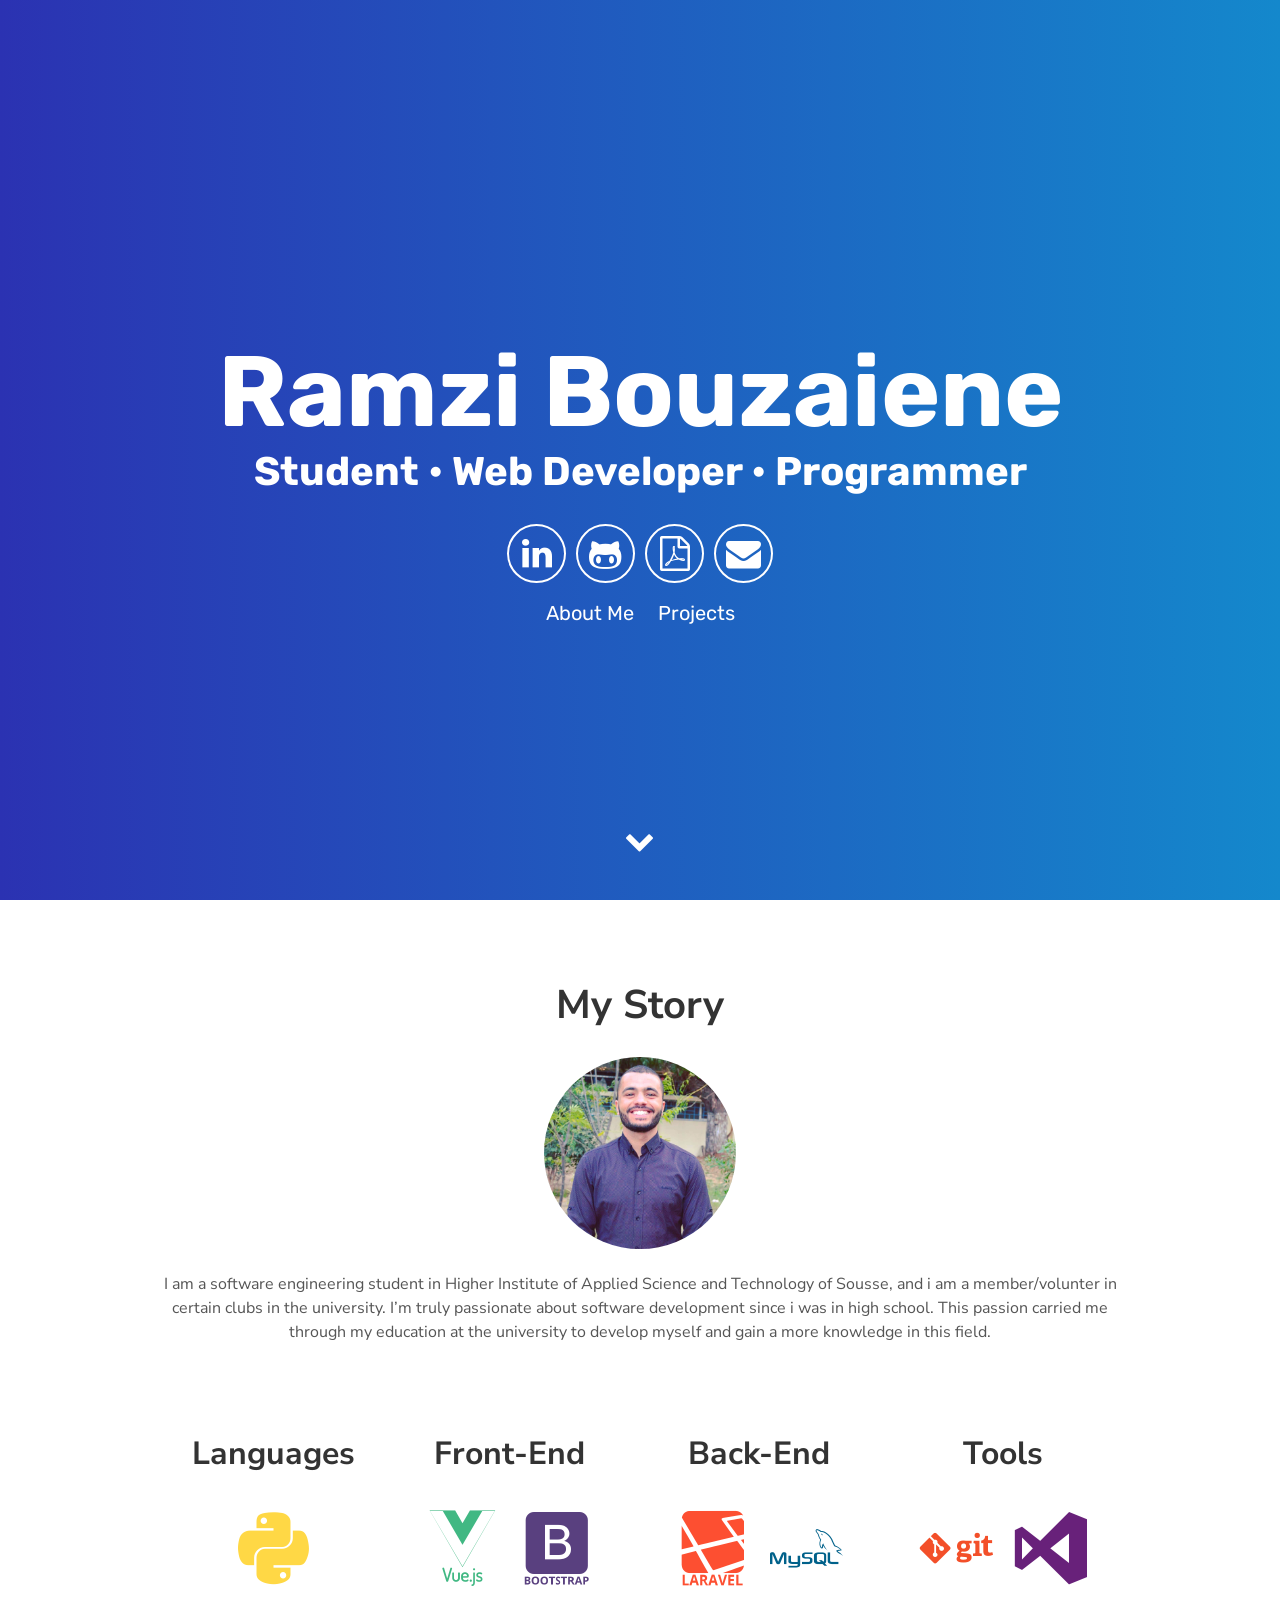
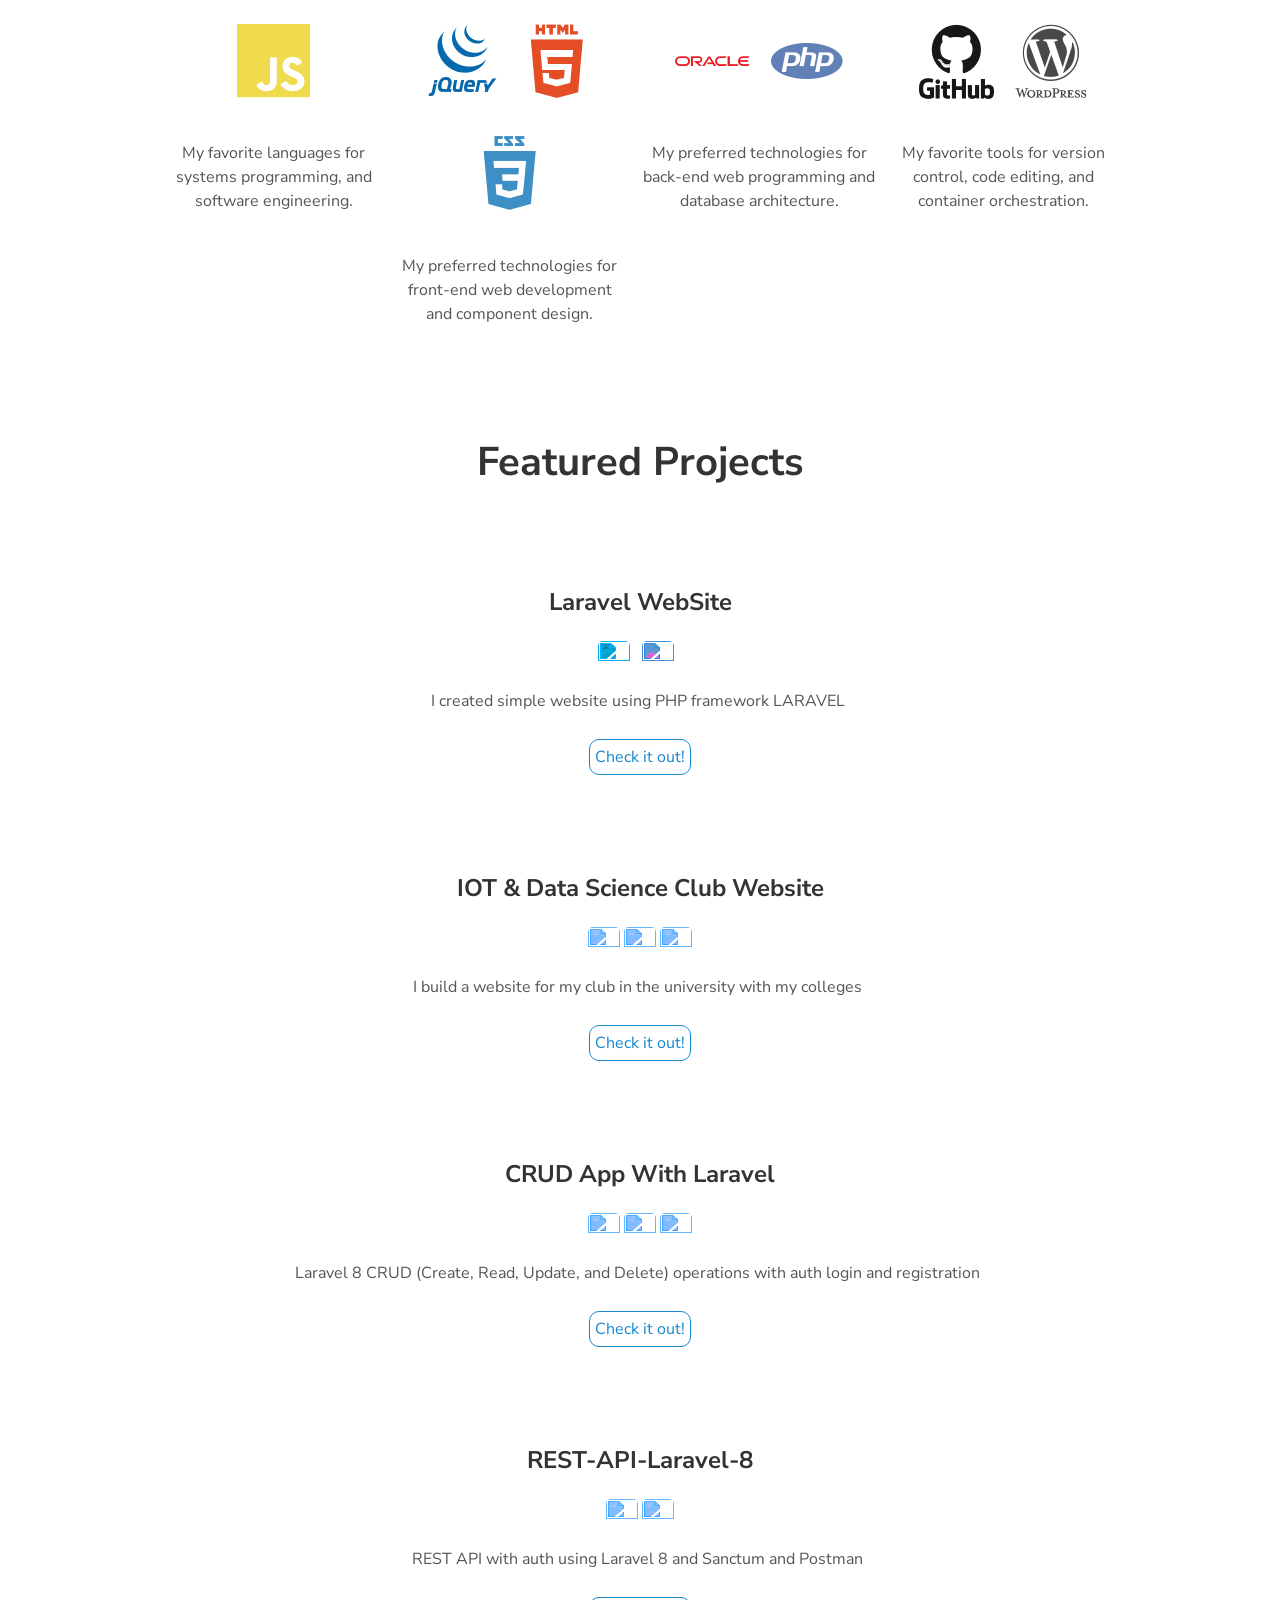
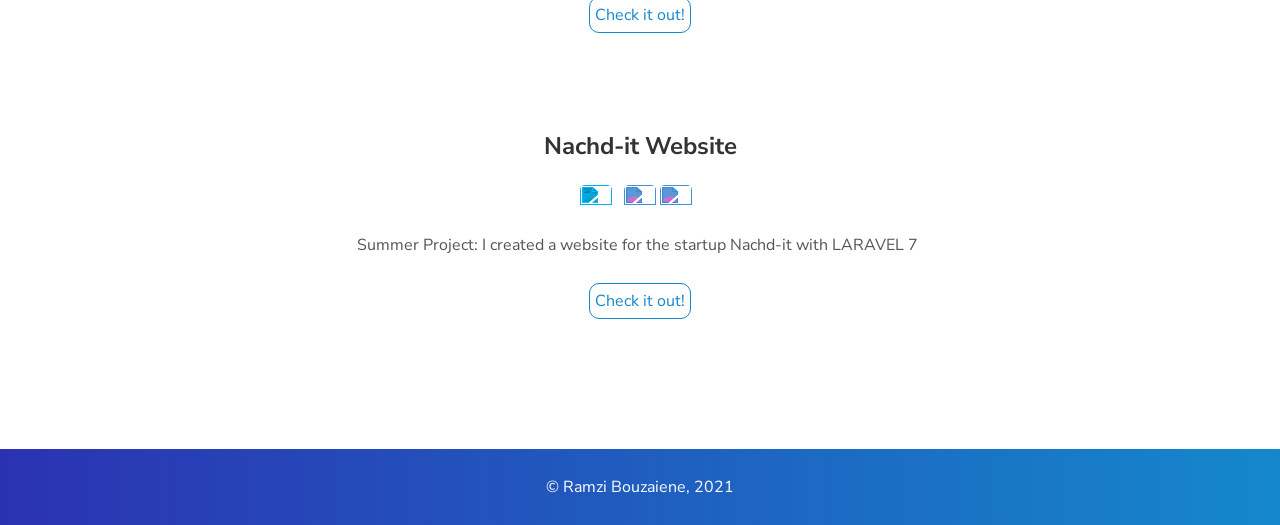
==== index.html @ c9d6c053 "Update index.html" ====
<!DOCTYPE html>
<html lang="en">
  <head>
    <!-- Metadata of the Webpage -->
    <!-- Character-set Metadata -->
    <meta charset="utf-8" />
    <meta http-equiv="X-UA-Compatible" content="IE=edge" />
    <!-- Viewport Metadata -->
    <meta name="viewport" content="width=device-width, initial-scale=1" />
    <!-- Description Metadata-->
    <meta name="description" content="Portfolio Website" />
    <!-- Author Metadata -->
    <meta name="author" content="Ramzi Bouzaiene" />
    <!-- Keyword Metadata -->
    <meta
      name="keywords"
      content="Ramzi Bouzaiene"
    />
    <!-- Webpage Logo -->
    <link rel="shortcut icon" href="./assets/img/favicon.ico" />
    <!-- Webpage Title -->
    <title>Ramzi Bouzaiene</title>

    <!-- Import CSS: Main Stylesheet -->
    <link rel="stylesheet" href="./assets/css/main.css" />
  </head>

  <body>
    <div id="particles-js">
      <div class="header">
        <h1>
          <span class="site-title">Ramzi Bouzaiene</span>
          <span class="site-description">Student • Web Developer • Programmer</span>
        </h1>
        <div class="header-icons">
          <a aria-label="My LinkedIn Profile" target="_blank" href="https://www.linkedin.com/in/ramzibouzaiene/">
            <i class="icon fa fa-linkedin" aria-hidden="true"></i>
          </a>
          <a aria-label="My Github Profile" target="_blank" href="https://github.com/ramzibouzaiene">
            <i class="icon fa fa-github-alt" aria-hidden="true"></i>
          </a>
          <a aria-label="My Résumé" target="_blank" href="ramzibouzaiene.github.io/assets/CV/CV(1).pdf">
            <i class="icon fa fa fa-file-pdf-o" aria-hidden="true"></i>
          </a>
          <a aria-label="Send Email" href="mailto:ramzibouzaiene00@gmail.com" target="_blank"
            ><i class="icon fa fa-envelope"></i
          ></a>
        </div>
        <div class="header-links">
          <a class="link" href="#about" data-scroll>About Me</a>
          <a class="link" href="#projects" data-scroll>Projects</a>
        </div>
      </div>
      <a class="down" href="#about" data-scroll><i class="icon fa fa-chevron-down" aria-hidden="true"></i></a>
    </div>

    <!-- About Section -->
    <section id="about">
      <!-- User Introduction-->
      <div class="user-details">
        <h1>My Story</h1>
        <picture>
          <source
            type="image/webp"
            srcset="./assets/img/webp/ramzi.jpg"
            alt="Professional Me"
            width="20%"
            style="border-radius: 50%"
          />
          <img
            src="./assets/img/jpg/ramzi.jpg"
            alt="Professional Me"
            width="20%"
            style="border-radius: 50%"
          />
        </picture>
        <p>
          I am a software engineering student in Higher Institute of Applied Science and Technology of Sousse,
          and  i am a member/volunter in certain clubs in the university.
          I’m truly passionate about software development since i was in high school.
          This passion carried me through my education at the university to develop myself and gain a more knowledge in this field.
        </p>
      </div>

      <!-- User Specifics -->
      <div class="user">
        <!-- Technology Stack #1: Languages -->
        <div class="tech">
          <h2>Languages</h2>
          <i class="devicon-python-plain colored"></i> <br>
          <i class="devicon-javascript-plain colored"></i>
          <p>My favorite languages for systems programming, and software engineering.</p>
        </div>

        <!-- Technology Stack #2: Front-End -->
        <div class="tech">
          <h2>Front-End</h2>
          <i class="devicon-angular-plain-wordmark colored"></i>
          <i class="devicon-vuejs-plain-wordmark colored"></i>
          <i class="devicon-bootstrap-plain-wordmark colored"></i>
          <i class="devicon-jquery-plain-wordmark colored"></i>
          <i class="devicon-html5-plain-wordmark colored"></i>
          <i class="devicon-css3-plain-wordmark colored"></i>
          <p>My preferred technologies for front-end web development and component design.</p>
        </div>

        <!-- Technology Stack #3: Back-End -->
        <div class="tech">
          <h2>Back-End</h2>
          <i class="devicon-laravel-plain-wordmark colored"></i>
          <i class="devicon-mysql-plain-wordmark colored"></i>
          <i class="devicon-mongo-plain-wordmark colored"></i>
          <i class="devicon-oracle-original colored"></i>
          <i class="devicon-php-plain colored"></i>
          <p>My preferred technologies for back-end web programming and database architecture.</p>
        </div>

        <!-- Technology Stack #4: Tools -->
        <div class="tech">
          <h2>Tools</h2>
          <i class="devicon-git-plain-wordmark colored"></i>
          <i class="devicon-visualstudio-plain colored"></i>
          <i class="devicon-github-plain-wordmark colored"></i>
          <i class="devicon-wordpress-plain-wordmark colored"></i>
          <i class=""></i>
          <p>My favorite tools for version control, code editing, and container orchestration.</p>
        </div>
      </div>
    </section>

    <!-- Projects Section -->
    <section id="projects">
      <div class="user-details">
        <h1>Featured Projects</h1>
      </div>
      
      <div class="user-projects">
        <div class="images-left">
          </div>
        <div class="contents-left" style="text-align: center">
          <h3>Laravel WebSite</h3>
          <img
            height="32"
            width="32"
            src="https://unpkg.com/simple-icons@3.4.0/icons/laravel.svg"
            style="filter: invert(73%) sepia(74%) saturate(1552%) hue-rotate(169deg) brightness(109%) contrast(97%)"
          />
          &nbsp;
          <img
            height="32"
            width="32"
            src="https://unpkg.com/simple-icons@3.4.0/icons/php.svg"
            style="filter: invert(33%) sepia(29%) saturate(3844%) hue-rotate(184deg) brightness(90%) contrast(84%)"
          />
          &nbsp;
          
          <p style="text-align: justify">
            I created simple website using PHP framework LARAVEL
          </p>
          <a class="project-link" target="_blank" href="https://github.com/ramzibouzaiene/Laravel-WebSite"
            >Check it out!</a>
         </div>
        </div>
      
       <div class="user-projects">
        <div class="images-right">
        </div>
        <div class="contents-left" style="text-align: center">
          <h3>IOT & Data Science Club Website</h3>
          <div>
            <img
              height="32"
              width="32"
              src="https://unpkg.com/simple-icons@3.4.0/icons/html5.svg"
              style="filter: invert(22%) sepia(77%) saturate(1486%) hue-rotate(183deg) brightness(101%) contrast(103%)"
            />
            <img
              height="32"
              width="32"
              src="https://unpkg.com/simple-icons@3.4.0/icons/css3.svg"
              style="filter: invert(22%) sepia(77%) saturate(1486%) hue-rotate(183deg) brightness(101%) contrast(103%)"
            />
            <img
              height="32"
              width="32"
              src="https://unpkg.com/simple-icons@3.4.0/icons/php.svg"
              style="filter: invert(22%) sepia(77%) saturate(1486%) hue-rotate(183deg) brightness(101%) contrast(103%)"
            />
          </div>
          <p style="text-align: justify">
            I build a website for my club in the university with my colleges
          </p>
          <a class="project-link" target="_blank" href="http://www.idsclub-issatso.com/">
            Check it out!
          </a>
        </div>
        </div>
      
      <div class="user-projects">
        <div class="images-left">
        </div>
        <div class="contents-left" style="text-align: center">
          <h3>CRUD App With Laravel</h3>
          <div>
            <img
              height="32"
              width="32"
              src="https://unpkg.com/simple-icons@3.4.0/icons/laravel.svg"
              style="filter: invert(22%) sepia(77%) saturate(1486%) hue-rotate(183deg) brightness(101%) contrast(103%)"
            />
            <img
              height="32"
              width="32"
              src="https://unpkg.com/simple-icons@3.4.0/icons/php.svg"
              style="filter: invert(22%) sepia(77%) saturate(1486%) hue-rotate(183deg) brightness(101%) contrast(103%)"
            />
            <img
              height="32"
              width="32"
              src="https://unpkg.com/simple-icons@3.4.0/icons/javascript.svg"
              style="filter: invert(22%) sepia(77%) saturate(1486%) hue-rotate(183deg) brightness(101%) contrast(103%)"
            />
          </div>
          <p style="text-align: justify">
            Laravel 8 CRUD (Create, Read, Update, and Delete) operations with auth login and registration
          </p>
          <a class="project-link" target="_blank" href="https://github.com/ramzibouzaiene/CRUD-App-With-Laravel">
            Check it out!
          </a>
        </div>
        </div>
      
      <div class="user-projects">
        <div class="images-right">
        </div>
        <div class="contents-left" style="text-align: center">
          <h3>REST-API-Laravel-8</h3>
          <div>
            <img
              height="32"
              width="32"
              src="https://unpkg.com/simple-icons@3.4.0/icons/laravel.svg"
              style="filter: invert(22%) sepia(77%) saturate(1486%) hue-rotate(183deg) brightness(101%) contrast(103%)"
            />
            <img
              height="32"
              width="32"
              src="https://unpkg.com/simple-icons@3.4.0/icons/php.svg"
              style="filter: invert(22%) sepia(77%) saturate(1486%) hue-rotate(183deg) brightness(101%) contrast(103%)"
            />
          </div>
          <p style="text-align: justify">
                REST API with auth using Laravel 8 and Sanctum and Postman
          </p>
          <a class="project-link" target="_blank" href="https://github.com/ramzibouzaiene/REST-API-Laravel-8">
            Check it out!
          </a>
        </div>
        </div>
      
        <div class="user-projects">
         <div class="images-left">
          </div>
        <div class="contents-left" style="text-align: center">
          <h3>Nachd-it Website</h3>
          <img
            height="32"
            width="32"
            src="https://unpkg.com/simple-icons@3.4.0/icons/laravel.svg"
            style="filter: invert(73%) sepia(74%) saturate(1552%) hue-rotate(169deg) brightness(109%) contrast(97%)"
          />
          &nbsp;
          <img
            height="32"
            width="32"
            src="https://unpkg.com/simple-icons@3.4.0/icons/php.svg"
            style="filter: invert(33%) sepia(29%) saturate(3844%) hue-rotate(184deg) brightness(90%) contrast(84%)"
          />
          <img
            height="32"
            width="32"
            src="https://unpkg.com/simple-icons@3.4.0/icons/bootstrap.svg"
            style="filter: invert(33%) sepia(29%) saturate(3844%) hue-rotate(184deg) brightness(90%) contrast(84%)"
          />
          &nbsp;
  
          <p style="text-align: justify">
            Summer Project: I created a website for the startup Nachd-it with LARAVEL 7
          </p>
          <a class="project-link" target="_blank" href="https://github.com/ramzibouzaiene/Nachd-IT-Website-Laravel-7-"
            >Check it out!</a>
        </div>
       </div>
      </div>
   </section>

    
    
    <footer class="footer">
      <p>&copy; Ramzi Bouzaiene, 2021</p>
    </footer>

    <!-- Import JS: Particles Theme -->
    <script src="https://cdn.jsdelivr.net/particles.js/2.0.0/particles.min.js"></script>
    <!-- Import JS: Sweet Scroll -->
    <script src="./assets/js/sweet-scroll.min.js"></script>
    <!-- Import JS: Google Analytics -->
    <script src="./assets/js/google-analytics.js"></script>
    <!-- Import JS: Main Script -->
    <script src="./assets/js/main.js"></script>
  </body>
</html>
---- assets/css/main.css ----
@import url(https://fonts.googleapis.com/css?family=Nunito+Sans);
@import url(https://fonts.googleapis.com/css?family=Rubik);

html {
    line-height: 1.15;
    -ms-text-size-adjust: 100%;
    -webkit-text-size-adjust: 100%
}

body {
    margin: 0;
    padding: 0;
    font-size: 100%;
    line-height: 1.5;
    color: #555;
    font-family: 'Nunito Sans', sans-serif
}

article,
aside,
details,
figcaption,
figure,
footer,
header,
main,
menu,
nav,
section {
    display: block
}

h1 {
    margin: .67em 0;
    font-size: 2.5rem;
}

figure {
    margin: 1em 40px
}

hr {
    box-sizing: content-box;
    height: 0;
    overflow: visible
}

code,
kbd,
pre,
samp {
    font-family: monospace;
    font-size: 1em
}

a {
    background-color: transparent;
    -webkit-text-decoration-skip: objects
}

abbr[title] {
    border-bottom: none;
    text-decoration: underline dotted
}

b,
strong {
    font-weight: bolder
}

dfn {
    font-style: italic
}

mark {
    background-color: #ff0;
    color: #000
}

small {
    font-size: 80%
}

sub,
sup {
    font-size: 75%;
    line-height: 0;
    position: relative;
    vertical-align: baseline
}

sub {
    bottom: -.25em
}

sup {
    top: -.5em
}

audio,
canvas,
video {
    display: inline-block
}

audio:not([controls]) {
    display: none;
    height: 0
}

img {
    border-style: none
}

svg:not(:root) {
    overflow: hidden
}

button,
input,
optgroup,
select,
textarea {
    font-family: sans-serif;
    font-size: 100%;
    line-height: 1.15;
    margin: 0
}

button,
input {
    overflow: visible
}

button,
select {
    text-transform: none
}

[type=reset],
[type=submit],
button,
html [type=button] {
    -webkit-appearance: button
}

[type=button]::-moz-focus-inner,
[type=reset]::-moz-focus-inner,
[type=submit]::-moz-focus-inner,
button::-moz-focus-inner {
    border-style: none;
    padding: 0
}

[type=button]:-moz-focusring,
[type=reset]:-moz-focusring,
[type=submit]:-moz-focusring,
button:-moz-focusring {
    outline: 1px dotted ButtonText
}

fieldset {
    padding: .35em .75em .625em
}

legend {
    color: inherit;
    display: table;
    max-width: 100%;
    white-space: normal
}

progress {
    display: inline-block;
    vertical-align: baseline
}

textarea {
    overflow: auto
}

[type=checkbox],
[type=radio],
legend {
    box-sizing: border-box;
    padding: 0
}

[type=number]::-webkit-inner-spin-button,
[type=number]::-webkit-outer-spin-button {
    height: auto
}

[type=search] {
    -webkit-appearance: textfield;
    outline-offset: -2px
}

[type=search]::-webkit-search-cancel-button,
[type=search]::-webkit-search-decoration {
    -webkit-appearance: none
}

::-webkit-file-upload-button {
    -webkit-appearance: button;
    font: inherit
}

summary {
    display: list-item
}

[hidden],
template {
    display: none
}

/*!
 *  Font Awesome 4.7.0 by @davegandy - http://fontawesome.io - @fontawesome
 *  License - http://fontawesome.io/license (Font: SIL OFL 1.1, CSS: MIT License)
 */
@-webkit-keyframes fa-spin {
    0% {
        -webkit-transform: rotate(0deg);
        transform: rotate(0deg)
    }

    to {
        -webkit-transform: rotate(359deg);
        transform: rotate(359deg)
    }
}

@keyframes fa-spin {
    0% {
        -webkit-transform: rotate(0deg);
        transform: rotate(0deg)
    }

    to {
        -webkit-transform: rotate(359deg);
        transform: rotate(359deg)
    }
}

@-webkit-keyframes pulse {

    0%,
    to {
        -ms-filter: "progid:DXImageTransform.Microsoft.Alpha(Opacity=40)";
        filter: alpha(opacity=40);
        opacity: .4;
        top: 0
    }

    50% {
        -ms-filter: none;
        -webkit-filter: none;
        filter: none;
        opacity: 1;
        top: -10px
    }
}

@keyframes pulse {

    0%,
    to {
        -ms-filter: "progid:DXImageTransform.Microsoft.Alpha(Opacity=40)";
        filter: alpha(opacity=40);
        opacity: .4;
        top: 0
    }

    50% {
        -ms-filter: none;
        -webkit-filter: none;
        filter: none;
        opacity: 1;
        top: -10px
    }
}

@font-face {
    font-family: 'FontAwesome';
    src: url(../fonts/fontawesome-webfont.eot?v=4.7.0);
    src: url(../fonts/fontawesome-webfont.eot?#iefix&v=4.7.0) format("embedded-opentype"), url(../fonts/fontawesome-webfont.woff2?v=4.7.0) format("woff2"), url(../fonts/fontawesome-webfont.woff?v=4.7.0) format("woff"), url(../fonts/fontawesome-webfont.ttf?v=4.7.0) format("truetype"), url(../fonts/fontawesome-webfont.svg?v=4.7.0#fontawesomeregular) format("svg");
    font-weight: 400;
    font-style: normal
}

.fa {
    display: inline-block;
    font: 14px/1 FontAwesome;
    font-size: inherit;
    text-rendering: auto;
    -webkit-font-smoothing: antialiased;
    -moz-osx-font-smoothing: grayscale
}

.fa-lg {
    font-size: 1.33333333em;
    line-height: .75em;
    vertical-align: -15%
}

.fa-2x {
    font-size: 2em
}

.fa-3x {
    font-size: 3em
}

.fa-4x {
    font-size: 4em
}

.fa-5x {
    font-size: 5em
}

.fa-fw {
    width: 1.28571429em;
    text-align: center
}

.fa-ul {
    padding-left: 0;
    margin-left: 2.14285714em;
    list-style-type: none
}

.fa-ul>li {
    position: relative
}

.fa-li {
    position: absolute;
    left: -2.14285714em;
    width: 2.14285714em;
    top: .14285714em;
    text-align: center
}

.fa-li.fa-lg {
    left: -1.85714286em
}

.fa-border {
    padding: .2em .25em .15em;
    border: solid .08em #eee;
    border-radius: .1em
}

.fa-pull-left {
    float: left
}

.fa-pull-right,
.pull-right {
    float: right
}

.fa.fa-pull-left {
    margin-right: .3em
}

.fa.fa-pull-right {
    margin-left: .3em
}

.pull-left {
    float: left
}

.fa.pull-left {
    margin-right: .3em
}

.fa.pull-right {
    margin-left: .3em
}

.fa-spin {
    -webkit-animation: fa-spin 2s infinite linear;
    animation: fa-spin 2s infinite linear
}

.fa-pulse {
    -webkit-animation: fa-spin 1s infinite steps(8);
    animation: fa-spin 1s infinite steps(8)
}

.fa-rotate-90 {
    -ms-filter: "progid:DXImageTransform.Microsoft.BasicImage(rotation=1)";
    -webkit-transform: rotate(90deg);
    -ms-transform: rotate(90deg);
    transform: rotate(90deg)
}

.fa-rotate-180 {
    -ms-filter: "progid:DXImageTransform.Microsoft.BasicImage(rotation=2)";
    -webkit-transform: rotate(180deg);
    -ms-transform: rotate(180deg);
    transform: rotate(180deg)
}

.fa-rotate-270 {
    -ms-filter: "progid:DXImageTransform.Microsoft.BasicImage(rotation=3)";
    -webkit-transform: rotate(270deg);
    -ms-transform: rotate(270deg);
    transform: rotate(270deg)
}

.fa-flip-horizontal {
    -ms-filter: "progid:DXImageTransform.Microsoft.BasicImage(rotation=0, mirror=1)";
    -webkit-transform: scale(-1, 1);
    -ms-transform: scale(-1, 1);
    transform: scale(-1, 1)
}

.fa-flip-vertical {
    -ms-filter: "progid:DXImageTransform.Microsoft.BasicImage(rotation=2, mirror=1)";
    -webkit-transform: scale(1, -1);
    -ms-transform: scale(1, -1);
    transform: scale(1, -1)
}

:root .fa-flip-horizontal,
:root .fa-flip-vertical,
:root .fa-rotate-180,
:root .fa-rotate-270,
:root .fa-rotate-90 {
    filter: none
}

.fa-stack {
    position: relative;
    display: inline-block;
    width: 2em;
    height: 2em;
    line-height: 2em;
    vertical-align: middle
}

.fa-stack-1x,
.fa-stack-2x {
    position: absolute;
    left: 0;
    width: 100%;
    text-align: center
}

.fa-stack-1x {
    line-height: inherit
}

.fa-stack-2x {
    font-size: 2em
}

.fa-inverse {
    color: #fff
}

.fa-glass:before {
    content: "\f000"
}

.fa-music:before {
    content: "\f001"
}

.fa-search:before {
    content: "\f002"
}

.fa-envelope-o:before {
    content: "\f003"
}

.fa-heart:before {
    content: "\f004"
}

.fa-star:before {
    content: "\f005"
}

.fa-star-o:before {
    content: "\f006"
}

.fa-user:before {
    content: "\f007"
}

.fa-film:before {
    content: "\f008"
}

.fa-th-large:before {
    content: "\f009"
}

.fa-th:before {
    content: "\f00a"
}

.fa-th-list:before {
    content: "\f00b"
}

.fa-check:before {
    content: "\f00c"
}

.fa-close:before,
.fa-remove:before,
.fa-times:before {
    content: "\f00d"
}

.fa-search-plus:before {
    content: "\f00e"
}

.fa-search-minus:before {
    content: "\f010"
}

.fa-power-off:before {
    content: "\f011"
}

.fa-signal:before {
    content: "\f012"
}

.fa-cog:before,
.fa-gear:before {
    content: "\f013"
}

.fa-trash-o:before {
    content: "\f014"
}

.fa-home:before {
    content: "\f015"
}

.fa-file-o:before {
    content: "\f016"
}

.fa-clock-o:before {
    content: "\f017"
}

.fa-road:before {
    content: "\f018"
}

.fa-download:before {
    content: "\f019"
}

.fa-arrow-circle-o-down:before {
    content: "\f01a"
}

.fa-arrow-circle-o-up:before {
    content: "\f01b"
}

.fa-inbox:before {
    content: "\f01c"
}

.fa-play-circle-o:before {
    content: "\f01d"
}

.fa-repeat:before,
.fa-rotate-right:before {
    content: "\f01e"
}

.fa-refresh:before {
    content: "\f021"
}

.fa-list-alt:before {
    content: "\f022"
}

.fa-lock:before {
    content: "\f023"
}

.fa-flag:before {
    content: "\f024"
}

.fa-headphones:before {
    content: "\f025"
}

.fa-volume-off:before {
    content: "\f026"
}

.fa-volume-down:before {
    content: "\f027"
}

.fa-volume-up:before {
    content: "\f028"
}

.fa-qrcode:before {
    content: "\f029"
}

.fa-barcode:before {
    content: "\f02a"
}

.fa-tag:before {
    content: "\f02b"
}

.fa-tags:before {
    content: "\f02c"
}

.fa-book:before {
    content: "\f02d"
}

.fa-bookmark:before {
    content: "\f02e"
}

.fa-print:before {
    content: "\f02f"
}

.fa-camera:before {
    content: "\f030"
}

.fa-font:before {
    content: "\f031"
}

.fa-bold:before {
    content: "\f032"
}

.fa-italic:before {
    content: "\f033"
}

.fa-text-height:before {
    content: "\f034"
}

.fa-text-width:before {
    content: "\f035"
}

.fa-align-left:before {
    content: "\f036"
}

.fa-align-center:before {
    content: "\f037"
}

.fa-align-right:before {
    content: "\f038"
}

.fa-align-justify:before {
    content: "\f039"
}

.fa-list:before {
    content: "\f03a"
}

.fa-dedent:before,
.fa-outdent:before {
    content: "\f03b"
}

.fa-indent:before {
    content: "\f03c"
}

.fa-video-camera:before {
    content: "\f03d"
}

.fa-image:before,
.fa-photo:before,
.fa-picture-o:before {
    content: "\f03e"
}

.fa-pencil:before {
    content: "\f040"
}

.fa-map-marker:before {
    content: "\f041"
}

.fa-adjust:before {
    content: "\f042"
}

.fa-tint:before {
    content: "\f043"
}

.fa-edit:before,
.fa-pencil-square-o:before {
    content: "\f044"
}

.fa-share-square-o:before {
    content: "\f045"
}

.fa-check-square-o:before {
    content: "\f046"
}

.fa-arrows:before {
    content: "\f047"
}

.fa-step-backward:before {
    content: "\f048"
}

.fa-fast-backward:before {
    content: "\f049"
}

.fa-backward:before {
    content: "\f04a"
}

.fa-play:before {
    content: "\f04b"
}

.fa-pause:before {
    content: "\f04c"
}

.fa-stop:before {
    content: "\f04d"
}

.fa-forward:before {
    content: "\f04e"
}

.fa-fast-forward:before {
    content: "\f050"
}

.fa-step-forward:before {
    content: "\f051"
}

.fa-eject:before {
    content: "\f052"
}

.fa-chevron-left:before {
    content: "\f053"
}

.fa-chevron-right:before {
    content: "\f054"
}

.fa-plus-circle:before {
    content: "\f055"
}

.fa-minus-circle:before {
    content: "\f056"
}

.fa-times-circle:before {
    content: "\f057"
}

.fa-check-circle:before {
    content: "\f058"
}

.fa-question-circle:before {
    content: "\f059"
}

.fa-info-circle:before {
    content: "\f05a"
}

.fa-crosshairs:before {
    content: "\f05b"
}

.fa-times-circle-o:before {
    content: "\f05c"
}

.fa-check-circle-o:before {
    content: "\f05d"
}

.fa-ban:before {
    content: "\f05e"
}

.fa-arrow-left:before {
    content: "\f060"
}

.fa-arrow-right:before {
    content: "\f061"
}

.fa-arrow-up:before {
    content: "\f062"
}

.fa-arrow-down:before {
    content: "\f063"
}

.fa-mail-forward:before,
.fa-share:before {
    content: "\f064"
}

.fa-expand:before {
    content: "\f065"
}

.fa-compress:before {
    content: "\f066"
}

.fa-plus:before {
    content: "\f067"
}

.fa-minus:before {
    content: "\f068"
}

.fa-asterisk:before {
    content: "\f069"
}

.fa-exclamation-circle:before {
    content: "\f06a"
}

.fa-gift:before {
    content: "\f06b"
}

.fa-leaf:before {
    content: "\f06c"
}

.fa-fire:before {
    content: "\f06d"
}

.fa-eye:before {
    content: "\f06e"
}

.fa-eye-slash:before {
    content: "\f070"
}

.fa-exclamation-triangle:before,
.fa-warning:before {
    content: "\f071"
}

.fa-plane:before {
    content: "\f072"
}

.fa-calendar:before {
    content: "\f073"
}

.fa-random:before {
    content: "\f074"
}

.fa-comment:before {
    content: "\f075"
}

.fa-magnet:before {
    content: "\f076"
}

.fa-chevron-up:before {
    content: "\f077"
}

.fa-chevron-down:before {
    content: "\f078"
}

.fa-retweet:before {
    content: "\f079"
}

.fa-shopping-cart:before {
    content: "\f07a"
}

.fa-folder:before {
    content: "\f07b"
}

.fa-folder-open:before {
    content: "\f07c"
}

.fa-arrows-v:before {
    content: "\f07d"
}

.fa-arrows-h:before {
    content: "\f07e"
}

.fa-bar-chart-o:before,
.fa-bar-chart:before {
    content: "\f080"
}

.fa-twitter-square:before {
    content: "\f081"
}

.fa-facebook-square:before {
    content: "\f082"
}

.fa-camera-retro:before {
    content: "\f083"
}

.fa-key:before {
    content: "\f084"
}

.fa-cogs:before,
.fa-gears:before {
    content: "\f085"
}

.fa-comments:before {
    content: "\f086"
}

.fa-thumbs-o-up:before {
    content: "\f087"
}

.fa-thumbs-o-down:before {
    content: "\f088"
}

.fa-star-half:before {
    content: "\f089"
}

.fa-heart-o:before {
    content: "\f08a"
}

.fa-sign-out:before {
    content: "\f08b"
}

.fa-linkedin-square:before {
    content: "\f08c"
}

.fa-thumb-tack:before {
    content: "\f08d"
}

.fa-external-link:before {
    content: "\f08e"
}

.fa-sign-in:before {
    content: "\f090"
}

.fa-trophy:before {
    content: "\f091"
}

.fa-github-square:before {
    content: "\f092"
}

.fa-upload:before {
    content: "\f093"
}

.fa-lemon-o:before {
    content: "\f094"
}

.fa-phone:before {
    content: "\f095"
}

.fa-square-o:before {
    content: "\f096"
}

.fa-bookmark-o:before {
    content: "\f097"
}

.fa-phone-square:before {
    content: "\f098"
}

.fa-twitter:before {
    content: "\f099"
}

.fa-facebook-f:before,
.fa-facebook:before {
    content: "\f09a"
}

.fa-github:before {
    content: "\f09b"
}

.fa-unlock:before {
    content: "\f09c"
}

.fa-credit-card:before {
    content: "\f09d"
}

.fa-feed:before,
.fa-rss:before {
    content: "\f09e"
}

.fa-hdd-o:before {
    content: "\f0a0"
}

.fa-bullhorn:before {
    content: "\f0a1"
}

.fa-bell:before {
    content: "\f0f3"
}

.fa-certificate:before {
    content: "\f0a3"
}

.fa-hand-o-right:before {
    content: "\f0a4"
}

.fa-hand-o-left:before {
    content: "\f0a5"
}

.fa-hand-o-up:before {
    content: "\f0a6"
}

.fa-hand-o-down:before {
    content: "\f0a7"
}

.fa-arrow-circle-left:before {
    content: "\f0a8"
}

.fa-arrow-circle-right:before {
    content: "\f0a9"
}

.fa-arrow-circle-up:before {
    content: "\f0aa"
}

.fa-arrow-circle-down:before {
    content: "\f0ab"
}

.fa-globe:before {
    content: "\f0ac"
}

.fa-wrench:before {
    content: "\f0ad"
}

.fa-tasks:before {
    content: "\f0ae"
}

.fa-filter:before {
    content: "\f0b0"
}

.fa-briefcase:before {
    content: "\f0b1"
}

.fa-arrows-alt:before {
    content: "\f0b2"
}

.fa-group:before,
.fa-users:before {
    content: "\f0c0"
}

.fa-chain:before,
.fa-link:before {
    content: "\f0c1"
}

.fa-cloud:before {
    content: "\f0c2"
}

.fa-flask:before {
    content: "\f0c3"
}

.fa-cut:before,
.fa-scissors:before {
    content: "\f0c4"
}

.fa-copy:before,
.fa-files-o:before {
    content: "\f0c5"
}

.fa-paperclip:before {
    content: "\f0c6"
}

.fa-floppy-o:before,
.fa-save:before {
    content: "\f0c7"
}

.fa-square:before {
    content: "\f0c8"
}

.fa-bars:before,
.fa-navicon:before,
.fa-reorder:before {
    content: "\f0c9"
}

.fa-list-ul:before {
    content: "\f0ca"
}

.fa-list-ol:before {
    content: "\f0cb"
}

.fa-strikethrough:before {
    content: "\f0cc"
}

.fa-underline:before {
    content: "\f0cd"
}

.fa-table:before {
    content: "\f0ce"
}

.fa-magic:before {
    content: "\f0d0"
}

.fa-truck:before {
    content: "\f0d1"
}

.fa-pinterest:before {
    content: "\f0d2"
}

.fa-pinterest-square:before {
    content: "\f0d3"
}

.fa-google-plus-square:before {
    content: "\f0d4"
}

.fa-google-plus:before {
    content: "\f0d5"
}

.fa-money:before {
    content: "\f0d6"
}

.fa-caret-down:before {
    content: "\f0d7"
}

.fa-caret-up:before {
    content: "\f0d8"
}

.fa-caret-left:before {
    content: "\f0d9"
}

.fa-caret-right:before {
    content: "\f0da"
}

.fa-columns:before {
    content: "\f0db"
}

.fa-sort:before,
.fa-unsorted:before {
    content: "\f0dc"
}

.fa-sort-desc:before,
.fa-sort-down:before {
    content: "\f0dd"
}

.fa-sort-asc:before,
.fa-sort-up:before {
    content: "\f0de"
}

.fa-envelope:before {
    content: "\f0e0"
}

.fa-linkedin:before {
    content: "\f0e1"
}

.fa-rotate-left:before,
.fa-undo:before {
    content: "\f0e2"
}

.fa-gavel:before,
.fa-legal:before {
    content: "\f0e3"
}

.fa-dashboard:before,
.fa-tachometer:before {
    content: "\f0e4"
}

.fa-comment-o:before {
    content: "\f0e5"
}

.fa-comments-o:before {
    content: "\f0e6"
}

.fa-bolt:before,
.fa-flash:before {
    content: "\f0e7"
}

.fa-sitemap:before {
    content: "\f0e8"
}

.fa-umbrella:before {
    content: "\f0e9"
}

.fa-clipboard:before,
.fa-paste:before {
    content: "\f0ea"
}

.fa-lightbulb-o:before {
    content: "\f0eb"
}

.fa-exchange:before {
    content: "\f0ec"
}

.fa-cloud-download:before {
    content: "\f0ed"
}

.fa-cloud-upload:before {
    content: "\f0ee"
}

.fa-user-md:before {
    content: "\f0f0"
}

.fa-stethoscope:before {
    content: "\f0f1"
}

.fa-suitcase:before {
    content: "\f0f2"
}

.fa-bell-o:before {
    content: "\f0a2"
}

.fa-coffee:before {
    content: "\f0f4"
}

.fa-cutlery:before {
    content: "\f0f5"
}

.fa-file-text-o:before {
    content: "\f0f6"
}

.fa-building-o:before {
    content: "\f0f7"
}

.fa-hospital-o:before {
    content: "\f0f8"
}

.fa-ambulance:before {
    content: "\f0f9"
}

.fa-medkit:before {
    content: "\f0fa"
}

.fa-fighter-jet:before {
    content: "\f0fb"
}

.fa-beer:before {
    content: "\f0fc"
}

.fa-h-square:before {
    content: "\f0fd"
}

.fa-plus-square:before {
    content: "\f0fe"
}

.fa-angle-double-left:before {
    content: "\f100"
}

.fa-angle-double-right:before {
    content: "\f101"
}

.fa-angle-double-up:before {
    content: "\f102"
}

.fa-angle-double-down:before {
    content: "\f103"
}

.fa-angle-left:before {
    content: "\f104"
}

.fa-angle-right:before {
    content: "\f105"
}

.fa-angle-up:before {
    content: "\f106"
}

.fa-angle-down:before {
    content: "\f107"
}

.fa-desktop:before {
    content: "\f108"
}

.fa-laptop:before {
    content: "\f109"
}

.fa-tablet:before {
    content: "\f10a"
}

.fa-mobile-phone:before,
.fa-mobile:before {
    content: "\f10b"
}

.fa-circle-o:before {
    content: "\f10c"
}

.fa-quote-left:before {
    content: "\f10d"
}

.fa-quote-right:before {
    content: "\f10e"
}

.fa-spinner:before {
    content: "\f110"
}

.fa-circle:before {
    content: "\f111"
}

.fa-mail-reply:before,
.fa-reply:before {
    content: "\f112"
}

.fa-github-alt:before {
    content: "\f113"
}

.fa-folder-o:before {
    content: "\f114"
}

.fa-folder-open-o:before {
    content: "\f115"
}

.fa-smile-o:before {
    content: "\f118"
}

.fa-frown-o:before {
    content: "\f119"
}

.fa-meh-o:before {
    content: "\f11a"
}

.fa-gamepad:before {
    content: "\f11b"
}

.fa-keyboard-o:before {
    content: "\f11c"
}

.fa-flag-o:before {
    content: "\f11d"
}

.fa-flag-checkered:before {
    content: "\f11e"
}

.fa-terminal:before {
    content: "\f120"
}

.fa-code:before {
    content: "\f121"
}

.fa-mail-reply-all:before,
.fa-reply-all:before {
    content: "\f122"
}

.fa-star-half-empty:before,
.fa-star-half-full:before,
.fa-star-half-o:before {
    content: "\f123"
}

.fa-location-arrow:before {
    content: "\f124"
}

.fa-crop:before {
    content: "\f125"
}

.fa-code-fork:before {
    content: "\f126"
}

.fa-chain-broken:before,
.fa-unlink:before {
    content: "\f127"
}

.fa-question:before {
    content: "\f128"
}

.fa-info:before {
    content: "\f129"
}

.fa-exclamation:before {
    content: "\f12a"
}

.fa-superscript:before {
    content: "\f12b"
}

.fa-subscript:before {
    content: "\f12c"
}

.fa-eraser:before {
    content: "\f12d"
}

.fa-puzzle-piece:before {
    content: "\f12e"
}

.fa-microphone:before {
    content: "\f130"
}

.fa-microphone-slash:before {
    content: "\f131"
}

.fa-shield:before {
    content: "\f132"
}

.fa-calendar-o:before {
    content: "\f133"
}

.fa-fire-extinguisher:before {
    content: "\f134"
}

.fa-rocket:before {
    content: "\f135"
}

.fa-maxcdn:before {
    content: "\f136"
}

.fa-chevron-circle-left:before {
    content: "\f137"
}

.fa-chevron-circle-right:before {
    content: "\f138"
}

.fa-chevron-circle-up:before {
    content: "\f139"
}

.fa-chevron-circle-down:before {
    content: "\f13a"
}

.fa-html5:before {
    content: "\f13b"
}

.fa-css3:before {
    content: "\f13c"
}

.fa-anchor:before {
    content: "\f13d"
}

.fa-unlock-alt:before {
    content: "\f13e"
}

.fa-bullseye:before {
    content: "\f140"
}

.fa-ellipsis-h:before {
    content: "\f141"
}

.fa-ellipsis-v:before {
    content: "\f142"
}

.fa-rss-square:before {
    content: "\f143"
}

.fa-play-circle:before {
    content: "\f144"
}

.fa-ticket:before {
    content: "\f145"
}

.fa-minus-square:before {
    content: "\f146"
}

.fa-minus-square-o:before {
    content: "\f147"
}

.fa-level-up:before {
    content: "\f148"
}

.fa-level-down:before {
    content: "\f149"
}

.fa-check-square:before {
    content: "\f14a"
}

.fa-pencil-square:before {
    content: "\f14b"
}

.fa-external-link-square:before {
    content: "\f14c"
}

.fa-share-square:before {
    content: "\f14d"
}

.fa-compass:before {
    content: "\f14e"
}

.fa-caret-square-o-down:before,
.fa-toggle-down:before {
    content: "\f150"
}

.fa-caret-square-o-up:before,
.fa-toggle-up:before {
    content: "\f151"
}

.fa-caret-square-o-right:before,
.fa-toggle-right:before {
    content: "\f152"
}

.fa-eur:before,
.fa-euro:before {
    content: "\f153"
}

.fa-gbp:before {
    content: "\f154"
}

.fa-dollar:before,
.fa-usd:before {
    content: "\f155"
}

.fa-inr:before,
.fa-rupee:before {
    content: "\f156"
}

.fa-cny:before,
.fa-jpy:before,
.fa-rmb:before,
.fa-yen:before {
    content: "\f157"
}

.fa-rouble:before,
.fa-rub:before,
.fa-ruble:before {
    content: "\f158"
}

.fa-krw:before,
.fa-won:before {
    content: "\f159"
}

.fa-bitcoin:before,
.fa-btc:before {
    content: "\f15a"
}

.fa-file:before {
    content: "\f15b"
}

.fa-file-text:before {
    content: "\f15c"
}

.fa-sort-alpha-asc:before {
    content: "\f15d"
}

.fa-sort-alpha-desc:before {
    content: "\f15e"
}

.fa-sort-amount-asc:before {
    content: "\f160"
}

.fa-sort-amount-desc:before {
    content: "\f161"
}

.fa-sort-numeric-asc:before {
    content: "\f162"
}

.fa-sort-numeric-desc:before {
    content: "\f163"
}

.fa-thumbs-up:before {
    content: "\f164"
}

.fa-thumbs-down:before {
    content: "\f165"
}

.fa-youtube-square:before {
    content: "\f166"
}

.fa-youtube:before {
    content: "\f167"
}

.fa-xing:before {
    content: "\f168"
}

.fa-xing-square:before {
    content: "\f169"
}

.fa-youtube-play:before {
    content: "\f16a"
}

.fa-dropbox:before {
    content: "\f16b"
}

.fa-stack-overflow:before {
    content: "\f16c"
}

.fa-instagram:before {
    content: "\f16d"
}

.fa-flickr:before {
    content: "\f16e"
}

.fa-adn:before {
    content: "\f170"
}

.fa-bitbucket:before {
    content: "\f171"
}

.fa-bitbucket-square:before {
    content: "\f172"
}

.fa-tumblr:before {
    content: "\f173"
}

.fa-tumblr-square:before {
    content: "\f174"
}

.fa-long-arrow-down:before {
    content: "\f175"
}

.fa-long-arrow-up:before {
    content: "\f176"
}

.fa-long-arrow-left:before {
    content: "\f177"
}

.fa-long-arrow-right:before {
    content: "\f178"
}

.fa-apple:before {
    content: "\f179"
}

.fa-windows:before {
    content: "\f17a"
}

.fa-android:before {
    content: "\f17b"
}

.fa-linux:before {
    content: "\f17c"
}

.fa-dribbble:before {
    content: "\f17d"
}

.fa-skype:before {
    content: "\f17e"
}

.fa-foursquare:before {
    content: "\f180"
}

.fa-trello:before {
    content: "\f181"
}

.fa-female:before {
    content: "\f182"
}

.fa-male:before {
    content: "\f183"
}

.fa-gittip:before,
.fa-gratipay:before {
    content: "\f184"
}

.fa-sun-o:before {
    content: "\f185"
}

.fa-moon-o:before {
    content: "\f186"
}

.fa-archive:before {
    content: "\f187"
}

.fa-bug:before {
    content: "\f188"
}

.fa-vk:before {
    content: "\f189"
}

.fa-weibo:before {
    content: "\f18a"
}

.fa-renren:before {
    content: "\f18b"
}

.fa-pagelines:before {
    content: "\f18c"
}

.fa-stack-exchange:before {
    content: "\f18d"
}

.fa-arrow-circle-o-right:before {
    content: "\f18e"
}

.fa-arrow-circle-o-left:before {
    content: "\f190"
}

.fa-caret-square-o-left:before,
.fa-toggle-left:before {
    content: "\f191"
}

.fa-dot-circle-o:before {
    content: "\f192"
}

.fa-wheelchair:before {
    content: "\f193"
}

.fa-vimeo-square:before {
    content: "\f194"
}

.fa-try:before,
.fa-turkish-lira:before {
    content: "\f195"
}

.fa-plus-square-o:before {
    content: "\f196"
}

.fa-space-shuttle:before {
    content: "\f197"
}

.fa-slack:before {
    content: "\f198"
}

.fa-envelope-square:before {
    content: "\f199"
}

.fa-wordpress:before {
    content: "\f19a"
}

.fa-openid:before {
    content: "\f19b"
}

.fa-bank:before,
.fa-institution:before,
.fa-university:before {
    content: "\f19c"
}

.fa-graduation-cap:before,
.fa-mortar-board:before {
    content: "\f19d"
}

.fa-yahoo:before {
    content: "\f19e"
}

.fa-google:before {
    content: "\f1a0"
}

.fa-reddit:before {
    content: "\f1a1"
}

.fa-reddit-square:before {
    content: "\f1a2"
}

.fa-stumbleupon-circle:before {
    content: "\f1a3"
}

.fa-stumbleupon:before {
    content: "\f1a4"
}

.fa-delicious:before {
    content: "\f1a5"
}

.fa-digg:before {
    content: "\f1a6"
}

.fa-pied-piper-pp:before {
    content: "\f1a7"
}

.fa-pied-piper-alt:before {
    content: "\f1a8"
}

.fa-drupal:before {
    content: "\f1a9"
}

.fa-joomla:before {
    content: "\f1aa"
}

.fa-language:before {
    content: "\f1ab"
}

.fa-fax:before {
    content: "\f1ac"
}

.fa-building:before {
    content: "\f1ad"
}

.fa-child:before {
    content: "\f1ae"
}

.fa-paw:before {
    content: "\f1b0"
}

.fa-spoon:before {
    content: "\f1b1"
}

.fa-cube:before {
    content: "\f1b2"
}

.fa-cubes:before {
    content: "\f1b3"
}

.fa-behance:before {
    content: "\f1b4"
}

.fa-behance-square:before {
    content: "\f1b5"
}

.fa-steam:before {
    content: "\f1b6"
}

.fa-steam-square:before {
    content: "\f1b7"
}

.fa-recycle:before {
    content: "\f1b8"
}

.fa-automobile:before,
.fa-car:before {
    content: "\f1b9"
}

.fa-cab:before,
.fa-taxi:before {
    content: "\f1ba"
}

.fa-tree:before {
    content: "\f1bb"
}

.fa-spotify:before {
    content: "\f1bc"
}

.fa-deviantart:before {
    content: "\f1bd"
}

.fa-soundcloud:before {
    content: "\f1be"
}

.fa-database:before {
    content: "\f1c0"
}

.fa-file-pdf-o:before {
    content: "\f1c1"
}

.fa-file-word-o:before {
    content: "\f1c2"
}

.fa-file-excel-o:before {
    content: "\f1c3"
}

.fa-file-powerpoint-o:before {
    content: "\f1c4"
}

.fa-file-image-o:before,
.fa-file-photo-o:before,
.fa-file-picture-o:before {
    content: "\f1c5"
}

.fa-file-archive-o:before,
.fa-file-zip-o:before {
    content: "\f1c6"
}

.fa-file-audio-o:before,
.fa-file-sound-o:before {
    content: "\f1c7"
}

.fa-file-movie-o:before,
.fa-file-video-o:before {
    content: "\f1c8"
}

.fa-file-code-o:before {
    content: "\f1c9"
}

.fa-vine:before {
    content: "\f1ca"
}

.fa-codepen:before {
    content: "\f1cb"
}

.fa-jsfiddle:before {
    content: "\f1cc"
}

.fa-life-bouy:before,
.fa-life-buoy:before,
.fa-life-ring:before,
.fa-life-saver:before,
.fa-support:before {
    content: "\f1cd"
}

.fa-circle-o-notch:before {
    content: "\f1ce"
}

.fa-ra:before,
.fa-rebel:before,
.fa-resistance:before {
    content: "\f1d0"
}

.fa-empire:before,
.fa-ge:before {
    content: "\f1d1"
}

.fa-git-square:before {
    content: "\f1d2"
}

.fa-git:before {
    content: "\f1d3"
}

.fa-hacker-news:before,
.fa-y-combinator-square:before,
.fa-yc-square:before {
    content: "\f1d4"
}

.fa-tencent-weibo:before {
    content: "\f1d5"
}

.fa-qq:before {
    content: "\f1d6"
}

.fa-wechat:before,
.fa-weixin:before {
    content: "\f1d7"
}

.fa-paper-plane:before,
.fa-send:before {
    content: "\f1d8"
}

.fa-paper-plane-o:before,
.fa-send-o:before {
    content: "\f1d9"
}

.fa-history:before {
    content: "\f1da"
}

.fa-circle-thin:before {
    content: "\f1db"
}

.fa-header:before {
    content: "\f1dc"
}

.fa-paragraph:before {
    content: "\f1dd"
}

.fa-sliders:before {
    content: "\f1de"
}

.fa-share-alt:before {
    content: "\f1e0"
}

.fa-share-alt-square:before {
    content: "\f1e1"
}

.fa-bomb:before {
    content: "\f1e2"
}

.fa-futbol-o:before,
.fa-soccer-ball-o:before {
    content: "\f1e3"
}

.fa-tty:before {
    content: "\f1e4"
}

.fa-binoculars:before {
    content: "\f1e5"
}

.fa-plug:before {
    content: "\f1e6"
}

.fa-slideshare:before {
    content: "\f1e7"
}

.fa-twitch:before {
    content: "\f1e8"
}

.fa-yelp:before {
    content: "\f1e9"
}

.fa-newspaper-o:before {
    content: "\f1ea"
}

.fa-wifi:before {
    content: "\f1eb"
}

.fa-calculator:before {
    content: "\f1ec"
}

.fa-paypal:before {
    content: "\f1ed"
}

.fa-google-wallet:before {
    content: "\f1ee"
}

.fa-cc-visa:before {
    content: "\f1f0"
}

.fa-cc-mastercard:before {
    content: "\f1f1"
}

.fa-cc-discover:before {
    content: "\f1f2"
}

.fa-cc-amex:before {
    content: "\f1f3"
}

.fa-cc-paypal:before {
    content: "\f1f4"
}

.fa-cc-stripe:before {
    content: "\f1f5"
}

.fa-bell-slash:before {
    content: "\f1f6"
}

.fa-bell-slash-o:before {
    content: "\f1f7"
}

.fa-trash:before {
    content: "\f1f8"
}

.fa-copyright:before {
    content: "\f1f9"
}

.fa-at:before {
    content: "\f1fa"
}

.fa-eyedropper:before {
    content: "\f1fb"
}

.fa-paint-brush:before {
    content: "\f1fc"
}

.fa-birthday-cake:before {
    content: "\f1fd"
}

.fa-area-chart:before {
    content: "\f1fe"
}

.fa-pie-chart:before {
    content: "\f200"
}

.fa-line-chart:before {
    content: "\f201"
}

.fa-lastfm:before {
    content: "\f202"
}

.fa-lastfm-square:before {
    content: "\f203"
}

.fa-toggle-off:before {
    content: "\f204"
}

.fa-toggle-on:before {
    content: "\f205"
}

.fa-bicycle:before {
    content: "\f206"
}

.fa-bus:before {
    content: "\f207"
}

.fa-ioxhost:before {
    content: "\f208"
}

.fa-angellist:before {
    content: "\f209"
}

.fa-cc:before {
    content: "\f20a"
}

.fa-ils:before,
.fa-shekel:before,
.fa-sheqel:before {
    content: "\f20b"
}

.fa-meanpath:before {
    content: "\f20c"
}

.fa-buysellads:before {
    content: "\f20d"
}

.fa-connectdevelop:before {
    content: "\f20e"
}

.fa-dashcube:before {
    content: "\f210"
}

.fa-forumbee:before {
    content: "\f211"
}

.fa-leanpub:before {
    content: "\f212"
}

.fa-sellsy:before {
    content: "\f213"
}

.fa-shirtsinbulk:before {
    content: "\f214"
}

.fa-simplybuilt:before {
    content: "\f215"
}

.fa-skyatlas:before {
    content: "\f216"
}

.fa-cart-plus:before {
    content: "\f217"
}

.fa-cart-arrow-down:before {
    content: "\f218"
}

.fa-diamond:before {
    content: "\f219"
}

.fa-ship:before {
    content: "\f21a"
}

.fa-user-secret:before {
    content: "\f21b"
}

.fa-motorcycle:before {
    content: "\f21c"
}

.fa-street-view:before {
    content: "\f21d"
}

.fa-heartbeat:before {
    content: "\f21e"
}

.fa-venus:before {
    content: "\f221"
}

.fa-mars:before {
    content: "\f222"
}

.fa-mercury:before {
    content: "\f223"
}

.fa-intersex:before,
.fa-transgender:before {
    content: "\f224"
}

.fa-transgender-alt:before {
    content: "\f225"
}

.fa-venus-double:before {
    content: "\f226"
}

.fa-mars-double:before {
    content: "\f227"
}

.fa-venus-mars:before {
    content: "\f228"
}

.fa-mars-stroke:before {
    content: "\f229"
}

.fa-mars-stroke-v:before {
    content: "\f22a"
}

.fa-mars-stroke-h:before {
    content: "\f22b"
}

.fa-neuter:before {
    content: "\f22c"
}

.fa-genderless:before {
    content: "\f22d"
}

.fa-facebook-official:before {
    content: "\f230"
}

.fa-pinterest-p:before {
    content: "\f231"
}

.fa-whatsapp:before {
    content: "\f232"
}

.fa-server:before {
    content: "\f233"
}

.fa-user-plus:before {
    content: "\f234"
}

.fa-user-times:before {
    content: "\f235"
}

.fa-bed:before,
.fa-hotel:before {
    content: "\f236"
}

.fa-viacoin:before {
    content: "\f237"
}

.fa-train:before {
    content: "\f238"
}

.fa-subway:before {
    content: "\f239"
}

.fa-medium:before {
    content: "\f23a"
}

.fa-y-combinator:before,
.fa-yc:before {
    content: "\f23b"
}

.fa-optin-monster:before {
    content: "\f23c"
}

.fa-opencart:before {
    content: "\f23d"
}

.fa-expeditedssl:before {
    content: "\f23e"
}

.fa-battery-4:before,
.fa-battery-full:before,
.fa-battery:before {
    content: "\f240"
}

.fa-battery-3:before,
.fa-battery-three-quarters:before {
    content: "\f241"
}

.fa-battery-2:before,
.fa-battery-half:before {
    content: "\f242"
}

.fa-battery-1:before,
.fa-battery-quarter:before {
    content: "\f243"
}

.fa-battery-0:before,
.fa-battery-empty:before {
    content: "\f244"
}

.fa-mouse-pointer:before {
    content: "\f245"
}

.fa-i-cursor:before {
    content: "\f246"
}

.fa-object-group:before {
    content: "\f247"
}

.fa-object-ungroup:before {
    content: "\f248"
}

.fa-sticky-note:before {
    content: "\f249"
}

.fa-sticky-note-o:before {
    content: "\f24a"
}

.fa-cc-jcb:before {
    content: "\f24b"
}

.fa-cc-diners-club:before {
    content: "\f24c"
}

.fa-clone:before {
    content: "\f24d"
}

.fa-balance-scale:before {
    content: "\f24e"
}

.fa-hourglass-o:before {
    content: "\f250"
}

.fa-hourglass-1:before,
.fa-hourglass-start:before {
    content: "\f251"
}

.fa-hourglass-2:before,
.fa-hourglass-half:before {
    content: "\f252"
}

.fa-hourglass-3:before,
.fa-hourglass-end:before {
    content: "\f253"
}

.fa-hourglass:before {
    content: "\f254"
}

.fa-hand-grab-o:before,
.fa-hand-rock-o:before {
    content: "\f255"
}

.fa-hand-paper-o:before,
.fa-hand-stop-o:before {
    content: "\f256"
}

.fa-hand-scissors-o:before {
    content: "\f257"
}

.fa-hand-lizard-o:before {
    content: "\f258"
}

.fa-hand-spock-o:before {
    content: "\f259"
}

.fa-hand-pointer-o:before {
    content: "\f25a"
}

.fa-hand-peace-o:before {
    content: "\f25b"
}

.fa-trademark:before {
    content: "\f25c"
}

.fa-registered:before {
    content: "\f25d"
}

.fa-creative-commons:before {
    content: "\f25e"
}

.fa-gg:before {
    content: "\f260"
}

.fa-gg-circle:before {
    content: "\f261"
}

.fa-tripadvisor:before {
    content: "\f262"
}

.fa-odnoklassniki:before {
    content: "\f263"
}

.fa-odnoklassniki-square:before {
    content: "\f264"
}

.fa-get-pocket:before {
    content: "\f265"
}

.fa-wikipedia-w:before {
    content: "\f266"
}

.fa-safari:before {
    content: "\f267"
}

.fa-chrome:before {
    content: "\f268"
}

.fa-firefox:before {
    content: "\f269"
}

.fa-opera:before {
    content: "\f26a"
}

.fa-internet-explorer:before {
    content: "\f26b"
}

.fa-television:before,
.fa-tv:before {
    content: "\f26c"
}

.fa-contao:before {
    content: "\f26d"
}

.fa-500px:before {
    content: "\f26e"
}

.fa-amazon:before {
    content: "\f270"
}

.fa-calendar-plus-o:before {
    content: "\f271"
}

.fa-calendar-minus-o:before {
    content: "\f272"
}

.fa-calendar-times-o:before {
    content: "\f273"
}

.fa-calendar-check-o:before {
    content: "\f274"
}

.fa-industry:before {
    content: "\f275"
}

.fa-map-pin:before {
    content: "\f276"
}

.fa-map-signs:before {
    content: "\f277"
}

.fa-map-o:before {
    content: "\f278"
}

.fa-map:before {
    content: "\f279"
}

.fa-commenting:before {
    content: "\f27a"
}

.fa-commenting-o:before {
    content: "\f27b"
}

.fa-houzz:before {
    content: "\f27c"
}

.fa-vimeo:before {
    content: "\f27d"
}

.fa-black-tie:before {
    content: "\f27e"
}

.fa-fonticons:before {
    content: "\f280"
}

.fa-reddit-alien:before {
    content: "\f281"
}

.fa-edge:before {
    content: "\f282"
}

.fa-credit-card-alt:before {
    content: "\f283"
}

.fa-codiepie:before {
    content: "\f284"
}

.fa-modx:before {
    content: "\f285"
}

.fa-fort-awesome:before {
    content: "\f286"
}

.fa-usb:before {
    content: "\f287"
}

.fa-product-hunt:before {
    content: "\f288"
}

.fa-mixcloud:before {
    content: "\f289"
}

.fa-scribd:before {
    content: "\f28a"
}

.fa-pause-circle:before {
    content: "\f28b"
}

.fa-pause-circle-o:before {
    content: "\f28c"
}

.fa-stop-circle:before {
    content: "\f28d"
}

.fa-stop-circle-o:before {
    content: "\f28e"
}

.fa-shopping-bag:before {
    content: "\f290"
}

.fa-shopping-basket:before {
    content: "\f291"
}

.fa-hashtag:before {
    content: "\f292"
}

.fa-bluetooth:before {
    content: "\f293"
}

.fa-bluetooth-b:before {
    content: "\f294"
}

.fa-percent:before {
    content: "\f295"
}

.fa-gitlab:before {
    content: "\f296"
}

.fa-wpbeginner:before {
    content: "\f297"
}

.fa-wpforms:before {
    content: "\f298"
}

.fa-envira:before {
    content: "\f299"
}

.fa-universal-access:before {
    content: "\f29a"
}

.fa-wheelchair-alt:before {
    content: "\f29b"
}

.fa-question-circle-o:before {
    content: "\f29c"
}

.fa-blind:before {
    content: "\f29d"
}

.fa-audio-description:before {
    content: "\f29e"
}

.fa-volume-control-phone:before {
    content: "\f2a0"
}

.fa-braille:before {
    content: "\f2a1"
}

.fa-assistive-listening-systems:before {
    content: "\f2a2"
}

.fa-american-sign-language-interpreting:before,
.fa-asl-interpreting:before {
    content: "\f2a3"
}

.fa-deaf:before,
.fa-deafness:before,
.fa-hard-of-hearing:before {
    content: "\f2a4"
}

.fa-glide:before {
    content: "\f2a5"
}

.fa-glide-g:before {
    content: "\f2a6"
}

.fa-sign-language:before,
.fa-signing:before {
    content: "\f2a7"
}

.fa-low-vision:before {
    content: "\f2a8"
}

.fa-viadeo:before {
    content: "\f2a9"
}

.fa-viadeo-square:before {
    content: "\f2aa"
}

.fa-snapchat:before {
    content: "\f2ab"
}

.fa-snapchat-ghost:before {
    content: "\f2ac"
}

.fa-snapchat-square:before {
    content: "\f2ad"
}

.fa-pied-piper:before {
    content: "\f2ae"
}

.fa-first-order:before {
    content: "\f2b0"
}

.fa-yoast:before {
    content: "\f2b1"
}

.fa-themeisle:before {
    content: "\f2b2"
}

.fa-google-plus-circle:before,
.fa-google-plus-official:before {
    content: "\f2b3"
}

.fa-fa:before,
.fa-font-awesome:before {
    content: "\f2b4"
}

.fa-handshake-o:before {
    content: "\f2b5"
}

.fa-envelope-open:before {
    content: "\f2b6"
}

.fa-envelope-open-o:before {
    content: "\f2b7"
}

.fa-linode:before {
    content: "\f2b8"
}

.fa-address-book:before {
    content: "\f2b9"
}

.fa-address-book-o:before {
    content: "\f2ba"
}

.fa-address-card:before,
.fa-vcard:before {
    content: "\f2bb"
}

.fa-address-card-o:before,
.fa-vcard-o:before {
    content: "\f2bc"
}

.fa-user-circle:before {
    content: "\f2bd"
}

.fa-user-circle-o:before {
    content: "\f2be"
}

.fa-user-o:before {
    content: "\f2c0"
}

.fa-id-badge:before {
    content: "\f2c1"
}

.fa-drivers-license:before,
.fa-id-card:before {
    content: "\f2c2"
}

.fa-drivers-license-o:before,
.fa-id-card-o:before {
    content: "\f2c3"
}

.fa-quora:before {
    content: "\f2c4"
}

.fa-free-code-camp:before {
    content: "\f2c5"
}

.fa-telegram:before {
    content: "\f2c6"
}

.fa-thermometer-4:before,
.fa-thermometer-full:before,
.fa-thermometer:before {
    content: "\f2c7"
}

.fa-thermometer-3:before,
.fa-thermometer-three-quarters:before {
    content: "\f2c8"
}

.fa-thermometer-2:before,
.fa-thermometer-half:before {
    content: "\f2c9"
}

.fa-thermometer-1:before,
.fa-thermometer-quarter:before {
    content: "\f2ca"
}

.fa-thermometer-0:before,
.fa-thermometer-empty:before {
    content: "\f2cb"
}

.fa-shower:before {
    content: "\f2cc"
}

.fa-bath:before,
.fa-bathtub:before,
.fa-s15:before {
    content: "\f2cd"
}

.fa-podcast:before {
    content: "\f2ce"
}

.fa-window-maximize:before {
    content: "\f2d0"
}

.fa-window-minimize:before {
    content: "\f2d1"
}

.fa-window-restore:before {
    content: "\f2d2"
}

.fa-times-rectangle:before,
.fa-window-close:before {
    content: "\f2d3"
}

.fa-times-rectangle-o:before,
.fa-window-close-o:before {
    content: "\f2d4"
}

.fa-bandcamp:before {
    content: "\f2d5"
}

.fa-grav:before {
    content: "\f2d6"
}

.fa-etsy:before {
    content: "\f2d7"
}

.fa-imdb:before {
    content: "\f2d8"
}

.fa-ravelry:before {
    content: "\f2d9"
}

.fa-eercast:before {
    content: "\f2da"
}

.fa-microchip:before {
    content: "\f2db"
}

.fa-snowflake-o:before {
    content: "\f2dc"
}

.fa-superpowers:before {
    content: "\f2dd"
}

.fa-wpexplorer:before {
    content: "\f2de"
}

.fa-meetup:before {
    content: "\f2e0"
}

.sr-only {
    position: absolute;
    width: 1px;
    height: 1px;
    padding: 0;
    margin: -1px;
    overflow: hidden;
    clip: rect(0, 0, 0, 0);
    border: 0
}

.sr-only-focusable:active,
.sr-only-focusable:focus {
    position: static;
    width: auto;
    height: auto;
    margin: 0;
    overflow: visible;
    clip: auto
}

@font-face {
    font-family: devicon;
    src: url(../fonts/devicon.eot?-hdf3wh);
    src: url(../fonts/devicon.eot?#iefix-hdf3wh) format("embedded-opentype"), url(../fonts/devicon.woff?-hdf3wh) format("woff"), url(../fonts/devicon.ttf?-hdf3wh) format("truetype"), url(../fonts/devicon.svg?-hdf3wh#devicon) format("svg");
    font-weight: 400;
    font-style: normal
}

[class*=" devicon-"],
[class^=devicon-] {
    font-family: devicon;
    speak: none;
    font-style: normal;
    font-weight: 400;
    font-variant: normal;
    text-transform: none;
    line-height: 1;
    -webkit-font-smoothing: antialiased;
    -moz-osx-font-smoothing: grayscale
}

.devicon-express-original-wordmark:before {
    content: "\e93c"
}

.devicon-express-original:before {
    content: "\e93d"
}

.devicon-devicon-plain-wordmark:before {
    content: "\e93a"
}

.devicon-devicon-plain:before {
    content: "\e93b"
}

.devicon-intellij-plain-wordmark:before {
    content: "\e932"
}

.devicon-intellij-plain:before {
    content: "\e933"
}

.devicon-pycharm-plain-wordmark:before {
    content: "\e934"
}

.devicon-pycharm-plain:before {
    content: "\e935"
}

.devicon-rubymine-plain-wordmark:before {
    content: "\e936"
}

.devicon-rubymine-plain:before {
    content: "\e937"
}

.devicon-webstorm-plain-wordmark:before {
    content: "\e938"
}

.devicon-webstorm-plain:before {
    content: "\e939"
}

.devicon-tomcat-line-wordmark:before {
    content: "\e92c"
}

.devicon-tomcat-line:before {
    content: "\e92d"
}

.devicon-vuejs-line-wordmark:before {
    content: "\e92e"
}

.devicon-vuejs-line:before {
    content: "\e92f"
}

.devicon-vuejs-plain-wordmark:before {
    content: "\e930"
}

.devicon-vuejs-plain:before {
    content: "\e931"
}

.devicon-swift-plain-wordmark:before {
    content: "\e92a"
}

.devicon-swift-plain:before {
    content: "\e92b"
}

.devicon-webpack-plain-wordmark:before {
    content: "\e928"
}

.devicon-webpack-plain:before {
    content: "\e929"
}

.devicon-visualstudio-plain-wordmark:before {
    content: "\e926"
}

.devicon-visualstudio-plain:before {
    content: "\e927"
}

.devicon-slack-plain-wordmark:before {
    content: "\e924"
}

.devicon-slack-plain:before {
    content: "\e925"
}

.devicon-facebook-original:before,
.devicon-facebook-plain:before {
    content: "\e91c"
}

.devicon-typescript-original:before,
.devicon-typescript-plain:before {
    content: "\e920"
}

.devicon-babel-original:before,
.devicon-babel-plain:before {
    content: "\e921"
}

.devicon-mocha-plain:before {
    content: "\e919"
}

.devicon-jasmine-plain-wordmark:before {
    content: "\e91b"
}

.devicon-jasmine-plain:before {
    content: "\e91a"
}

.devicon-gatling-plain-wordmark:before {
    content: "\e918"
}

.devicon-gatling-plain:before {
    content: "\e917"
}

.devicon-ssh-original-wordmark:before,
.devicon-ssh-plain-wordmark:before {
    content: "\e916"
}

.devicon-ssh-original:before,
.devicon-ssh-plain:before {
    content: "\e915"
}

.devicon-sourcetree-original-wordmark:before,
.devicon-sourcetree-plain-wordmark:before {
    content: "\e914"
}

.devicon-sourcetree-original:before,
.devicon-sourcetree-plain:before {
    content: "\e913"
}

.devicon-phpstorm-plain-wordmark:before {
    content: "\e912"
}

.devicon-phpstorm-plain:before {
    content: "\e911"
}

.devicon-protractor-plain-wordmark:before {
    content: "\e901"
}

.devicon-protractor-plain:before {
    content: "\e900"
}

.devicon-gradle-plain-wordmark:before {
    content: "\e8f1"
}

.devicon-gradle-plain:before {
    content: "\e902"
}

.devicon-cucumber-plain-wordmark:before {
    content: "\e905"
}

.devicon-cucumber-plain:before {
    content: "\e904"
}

.devicon-jeet-plain-wordmark:before {
    content: "\e906"
}

.devicon-jeet-plain:before {
    content: "\e903"
}

.devicon-gitlab-plain-wordmark:before {
    content: "\e908"
}

.devicon-gitlab-plain:before {
    content: "\e907"
}

.devicon-github-original-wordmark:before,
.devicon-github-plain-wordmark:before {
    content: "\e90a"
}

.devicon-github-original:before,
.devicon-github-plain:before {
    content: "\e909"
}

.devicon-d3js-plain:before {
    content: "\e90c"
}

.devicon-confluence-original-wordmark:before,
.devicon-confluence-plain-wordmark:before {
    content: "\e90e"
}

.devicon-confluence-original:before,
.devicon-confluence-plain:before {
    content: "\e90d"
}

.devicon-bitbucket-original-wordmark:before,
.devicon-bitbucket-plain-wordmark:before {
    content: "\e910"
}

.devicon-bitbucket-original:before,
.devicon-bitbucket-plain:before {
    content: "\e90f"
}

.devicon-safari-line-wordmark:before {
    content: "\e632"
}

.devicon-safari-line:before {
    content: "\e63a"
}

.devicon-safari-plain-wordmark:before {
    content: "\e63b"
}

.devicon-safari-plain:before {
    content: "\e63c"
}

.devicon-jetbrains-line-wordmark:before,
.devicon-jetbrains-line:before,
.devicon-jetbrains-plain-wordmark:before,
.devicon-jetbrains-plain:before {
    content: "\e63d"
}

.devicon-django-line-wordmark:before,
.devicon-django-line:before {
    content: "\e63e"
}

.devicon-django-plain-wordmark:before,
.devicon-django-plain:before {
    content: "\e63f"
}

.devicon-gimp-plain:before {
    content: "\e633"
}

.devicon-redhat-plain-wordmark:before {
    content: "\e62a"
}

.devicon-redhat-plain:before {
    content: "\e62b"
}

.devicon-cplusplus-line-wordmark:before,
.devicon-cplusplus-line:before {
    content: "\e634"
}

.devicon-cplusplus-plain-wordmark:before,
.devicon-cplusplus-plain:before {
    content: "\e635"
}

.devicon-csharp-line-wordmark:before,
.devicon-csharp-line:before {
    content: "\e636"
}

.devicon-csharp-plain-wordmark:before,
.devicon-csharp-plain:before {
    content: "\e637"
}

.devicon-c-line-wordmark:before,
.devicon-c-line:before {
    content: "\e638"
}

.devicon-c-plain-wordmark:before,
.devicon-c-plain:before {
    content: "\e639"
}

.devicon-nodewebkit-line-wordmark:before {
    content: "\e611"
}

.devicon-nodewebkit-line:before {
    content: "\e612"
}

.devicon-nodewebkit-plain-wordmark:before {
    content: "\e613"
}

.devicon-nodewebkit-plain:before {
    content: "\e614"
}

.devicon-nginx-original-wordmark:before,
.devicon-nginx-original:before,
.devicon-nginx-plain-wordmark:before,
.devicon-nginx-plain:before {
    content: "\e615"
}

.devicon-erlang-plain-wordmark:before {
    content: "\e616"
}

.devicon-erlang-plain:before {
    content: "\e617"
}

.devicon-doctrine-line-wordmark:before {
    content: "\e618"
}

.devicon-doctrine-line:before {
    content: "\e619"
}

.devicon-doctrine-plain-wordmark:before {
    content: "\e61a"
}

.devicon-doctrine-plain:before {
    content: "\e625"
}

.devicon-apache-line-wordmark:before {
    content: "\e626"
}

.devicon-apache-line:before {
    content: "\e627"
}

.devicon-apache-plain-wordmark:before {
    content: "\e628"
}

.devicon-apache-plain:before {
    content: "\e629"
}

.devicon-go-line:before {
    content: "\e610"
}

.devicon-redis-plain-wordmark:before {
    content: "\e606"
}

.devicon-redis-plain:before {
    content: "\e607"
}

.devicon-meteor-plain-wordmark:before {
    content: "\e608"
}

.devicon-meteor-plain:before {
    content: "\e609"
}

.devicon-heroku-line-wordmark:before,
.devicon-heroku-original-wordmark:before {
    content: "\e60a"
}

.devicon-heroku-line:before,
.devicon-heroku-original:before {
    content: "\e60b"
}

.devicon-heroku-plain-wordmark:before {
    content: "\e60c"
}

.devicon-heroku-plain:before {
    content: "\e60f"
}

.devicon-go-plain:before {
    content: "\e61b"
}

.devicon-docker-plain-wordmark:before {
    content: "\e61e"
}

.devicon-docker-plain:before {
    content: "\e61f"
}

.devicon-amazonwebservices-original:before,
.devicon-amazonwebservices-plain:before {
    content: "\e603"
}

.devicon-amazonwebservices-plain-wordmark:before {
    content: "\e604"
}

.devicon-android-plain-wordmark:before {
    content: "\e60d"
}

.devicon-android-plain:before {
    content: "\e60e"
}

.devicon-angularjs-plain-wordmark:before {
    content: "\e61c"
}

.devicon-angularjs-plain:before {
    content: "\e61d"
}

.devicon-appcelerator-original:before,
.devicon-appcelerator-plain:before {
    content: "\e620"
}

.devicon-appcelerator-plain-wordmark:before {
    content: "\e621"
}

.devicon-apple-original:before,
.devicon-apple-plain:before {
    content: "\e622"
}

.devicon-atom-original-wordmark:before,
.devicon-atom-plain-wordmark:before {
    content: "\e623"
}

.devicon-atom-original:before,
.devicon-atom-plain:before {
    content: "\e624"
}

.devicon-backbonejs-plain-wordmark:before {
    content: "\e62c"
}

.devicon-backbonejs-plain:before {
    content: "\e62d"
}

.devicon-bootstrap-plain-wordmark:before {
    content: "\e62e"
}

.devicon-bootstrap-plain:before {
    content: "\e62f"
}

.devicon-bower-line-wordmark:before {
    content: "\e630"
}

.devicon-bower-line:before {
    content: "\e631"
}

.devicon-bower-plain-wordmark:before {
    content: "\e64e"
}

.devicon-bower-plain:before {
    content: "\e64f"
}

.devicon-chrome-plain-wordmark:before {
    content: "\e665"
}

.devicon-chrome-plain:before {
    content: "\e666"
}

.devicon-codeigniter-plain-wordmark:before {
    content: "\e667"
}

.devicon-codeigniter-plain:before {
    content: "\e668"
}

.devicon-coffeescript-original-wordmark:before,
.devicon-coffeescript-plain-wordmark:before {
    content: "\e669"
}

.devicon-coffeescript-original:before,
.devicon-coffeescript-plain:before {
    content: "\e66a"
}

.devicon-css3-plain-wordmark:before {
    content: "\e678"
}

.devicon-css3-plain:before {
    content: "\e679"
}

.devicon-debian-plain-wordmark:before {
    content: "\e67e"
}

.devicon-debian-plain:before {
    content: "\e67f"
}

.devicon-dot-net-plain-wordmark:before {
    content: "\e6d3"
}

.devicon-dot-net-plain:before {
    content: "\e6d4"
}

.devicon-drupal-plain-wordmark:before {
    content: "\e6e2"
}

.devicon-drupal-plain:before {
    content: "\e6e3"
}

.devicon-firefox-plain-wordmark:before {
    content: "\e75d"
}

.devicon-firefox-plain:before {
    content: "\e75e"
}

.devicon-foundation-plain-wordmark:before {
    content: "\e7a2"
}

.devicon-foundation-plain:before {
    content: "\e7a3"
}

.devicon-git-plain-wordmark:before {
    content: "\e7a7"
}

.devicon-git-plain:before {
    content: "\e7a8"
}

.devicon-google-original-wordmark:before,
.devicon-google-plain-wordmark:before {
    content: "\e91d"
}

.devicon-google-original:before,
.devicon-google-plain:before {
    content: "\e91e"
}

.devicon-grunt-line-wordmark:before {
    content: "\e7a9"
}

.devicon-grunt-line:before {
    content: "\e7aa"
}

.devicon-grunt-plain-wordmark:before {
    content: "\e7ea"
}

.devicon-grunt-plain:before {
    content: "\e7eb"
}

.devicon-gulp-plain:before {
    content: "\e7ec"
}

.devicon-html5-plain-wordmark:before {
    content: "\e7f6"
}

.devicon-html5-plain:before {
    content: "\e7f7"
}

.devicon-ie10-original:before,
.devicon-ie10-plain:before {
    content: "\e7f8"
}

.devicon-illustrator-line:before {
    content: "\e7f9"
}

.devicon-illustrator-plain:before {
    content: "\e7fa"
}

.devicon-inkscape-plain-wordmark:before {
    content: "\e834"
}

.devicon-inkscape-plain:before {
    content: "\e835"
}

.devicon-java-plain-wordmark:before {
    content: "\e841"
}

.devicon-java-plain:before {
    content: "\e842"
}

.devicon-javascript-plain:before {
    content: "\e845"
}

.devicon-jquery-plain-wordmark:before {
    content: "\e849"
}

.devicon-jquery-plain:before {
    content: "\e84a"
}

.devicon-krakenjs-plain-wordmark:before {
    content: "\e84f"
}

.devicon-krakenjs-plain:before {
    content: "\e850"
}

.devicon-laravel-plain-wordmark:before {
    content: "\e851"
}

.devicon-laravel-plain:before {
    content: "\e852"
}

.devicon-less-plain-wordmark:before {
    content: "\e853"
}

.devicon-linux-plain:before {
    content: "\eb1c"
}

.devicon-mongodb-plain-wordmark:before {
    content: "\eb43"
}

.devicon-mongodb-plain:before {
    content: "\eb44"
}

.devicon-moodle-plain-wordmark:before {
    content: "\eb5a"
}

.devicon-moodle-plain:before {
    content: "\eb5b"
}

.devicon-mysql-plain-wordmark:before {
    content: "\eb60"
}

.devicon-mysql-plain:before {
    content: "\eb61"
}

.devicon-nodejs-plain-wordmark:before {
    content: "\eb69"
}

.devicon-nodejs-plain:before {
    content: "\eb6a"
}

.devicon-oracle-original:before,
.devicon-oracle-plain:before {
    content: "\eb6b"
}

.devicon-photoshop-line:before {
    content: "\eb6c"
}

.devicon-photoshop-plain:before {
    content: "\eb6d"
}

.devicon-php-plain:before {
    content: "\eb71"
}

.devicon-postgresql-plain-wordmark:before {
    content: "\eb7c"
}

.devicon-postgresql-plain:before {
    content: "\eb7d"
}

.devicon-python-plain-wordmark:before {
    content: "\eb88"
}

.devicon-python-plain:before {
    content: "\eb89"
}

.devicon-rails-plain-wordmark:before {
    content: "\eba2"
}

.devicon-rails-plain:before {
    content: "\eba3"
}

.devicon-react-original-wordmark:before,
.devicon-react-plain-wordmark:before {
    content: "\e600"
}

.devicon-react-original:before,
.devicon-react-plain:before {
    content: "\e601"
}

.devicon-ruby-plain-wordmark:before {
    content: "\ebc9"
}

.devicon-ruby-plain:before {
    content: "\ebca"
}

.devicon-sass-original:before,
.devicon-sass-plain:before {
    content: "\ebcb"
}

.devicon-sequelize-original-wordmark:before,
.devicon-sequelize-plain-wordmark:before {
    content: "\e922"
}

.devicon-sequelize-original:before,
.devicon-sequelize-plain:before {
    content: "\e923"
}

.devicon-symfony-original-wordmark:before,
.devicon-symfony-plain-wordmark:before {
    content: "\e602"
}

.devicon-symfony-original:before,
.devicon-symfony-plain:before {
    content: "\e605"
}

.devicon-travis-plain-wordmark:before {
    content: "\ebcc"
}

.devicon-travis-plain:before {
    content: "\ebcd"
}

.devicon-trello-plain-wordmark:before {
    content: "\ebce"
}

.devicon-trello-plain:before {
    content: "\ebcf"
}

.devicon-twitter-original:before,
.devicon-twitter-plain:before {
    content: "\e91f"
}

.devicon-ubuntu-plain-wordmark:before {
    content: "\ebd0"
}

.devicon-ubuntu-plain:before {
    content: "\ebd1"
}

.devicon-vim-plain:before {
    content: "\ebf3"
}

.devicon-windows8-original-wordmark:before,
.devicon-windows8-plain-wordmark:before {
    content: "\ebf4"
}

.devicon-windows8-original:before,
.devicon-windows8-plain:before {
    content: "\ebf5"
}

.devicon-wordpress-plain-wordmark:before {
    content: "\ebfd"
}

.devicon-wordpress-plain:before {
    content: "\ebfe"
}

.devicon-yii-plain-wordmark:before {
    content: "\ec01"
}

.devicon-yii-plain:before {
    content: "\ec02"
}

.devicon-zend-plain-wordmark:before {
    content: "\ec03"
}

.devicon-zend-plain:before {
    content: "\ec04"
}

.devicon-express-original-wordmark.colored,
.devicon-express-original.colored {
    color: #444
}

.devicon-devicon-plain-wordmark.colored,
.devicon-devicon-plain.colored {
    color: #60be86
}

.devicon-intellij-plain-wordmark.colored,
.devicon-intellij-plain.colored {
    color: #136ba2
}

.devicon-pycharm-plain-wordmark.colored,
.devicon-pycharm-plain.colored {
    color: #4d8548
}

.devicon-rubymine-plain-wordmark.colored,
.devicon-rubymine-plain.colored {
    color: #c12c4c
}

.devicon-webstorm-plain-wordmark.colored,
.devicon-webstorm-plain.colored {
    color: #2788b5
}

.devicon-tomcat-line-wordmark.colored,
.devicon-tomcat-line.colored {
    color: #d1a41a
}

.devicon-vuejs-line-wordmark.colored,
.devicon-vuejs-line.colored,
.devicon-vuejs-plain-wordmark.colored,
.devicon-vuejs-plain.colored {
    color: #41b883
}

.devicon-swift-plain-wordmark.colored,
.devicon-swift-plain.colored {
    color: #f05138
}

.devicon-webpack-plain-wordmark.colored,
.devicon-webpack-plain.colored {
    color: #1c78c0
}

.devicon-visualstudio-plain-wordmark.colored,
.devicon-visualstudio-plain.colored {
    color: #68217a
}

.devicon-slack-plain-wordmark.colored,
.devicon-slack-plain.colored {
    color: #2d333a
}

.devicon-gatling-plain-wordmark.colored,
.devicon-gatling-plain.colored {
    color: #e77500
}

.devicon-ssh-original-wordmark.colored,
.devicon-ssh-original.colored,
.devicon-ssh-plain-wordmark.colored,
.devicon-ssh-plain.colored {
    color: #231f20
}

.devicon-sourcetree-original-wordmark.colored,
.devicon-sourcetree-original.colored,
.devicon-sourcetree-plain-wordmark.colored,
.devicon-sourcetree-plain.colored {
    color: #205081
}

.devicon-phpstorm-plain-wordmark.colored,
.devicon-phpstorm-plain.colored {
    color: #5058a6
}

.devicon-protractor-plain-wordmark.colored,
.devicon-protractor-plain.colored {
    color: #b7111d
}

.devicon-cucumber-plain-wordmark.colored,
.devicon-cucumber-plain.colored {
    color: #00a818
}

.devicon-gradle-plain-wordmark.colored,
.devicon-gradle-plain.colored {
    color: #02303a
}

.devicon-jeet-plain-wordmark.colored,
.devicon-jeet-plain.colored {
    color: #ff664a
}

.devicon-gitlab-plain-wordmark.colored,
.devicon-gitlab-plain.colored {
    color: #e24329
}

.devicon-github-original-wordmark.colored,
.devicon-github-original.colored,
.devicon-github-plain-wordmark.colored,
.devicon-github-plain.colored {
    color: #181616
}

.devicon-d3js-plain.colored {
    color: #f7974e
}

.devicon-bitbucket-original-wordmark.colored,
.devicon-bitbucket-original.colored,
.devicon-bitbucket-plain-wordmark.colored,
.devicon-bitbucket-plain.colored,
.devicon-confluence-original-wordmark.colored,
.devicon-confluence-original.colored,
.devicon-confluence-plain-wordmark.colored,
.devicon-confluence-plain.colored {
    color: #205081
}

.devicon-amazonwebservices-original.colored,
.devicon-amazonwebservices-plain-wordmark.colored,
.devicon-amazonwebservices-plain.colored {
    color: #f7a80d
}

.devicon-android-plain-wordmark.colored,
.devicon-android-plain.colored {
    color: #a4c439
}

.devicon-angularjs-plain-wordmark.colored,
.devicon-angularjs-plain.colored {
    color: #c4473a
}

.devicon-apache-line-wordmark.colored,
.devicon-apache-line.colored,
.devicon-apache-plain-wordmark.colored,
.devicon-apache-plain.colored {
    color: #303284
}

.devicon-appcelerator-original.colored,
.devicon-appcelerator-plain-wordmark.colored,
.devicon-appcelerator-plain.colored {
    color: #ac162c
}

.devicon-apple-original.colored,
.devicon-apple-plain.colored {
    color: #000
}

.devicon-atom-original-wordmark.colored,
.devicon-atom-original.colored,
.devicon-atom-plain-wordmark.colored,
.devicon-atom-plain.colored {
    color: #67595d
}

.devicon-babel-original.colored,
.devicon-babel-plain.colored {
    color: #f9dc3e
}

.devicon-backbonejs-plain-wordmark.colored,
.devicon-backbonejs-plain.colored {
    color: #002a41
}

.devicon-bootstrap-plain-wordmark.colored,
.devicon-bootstrap-plain.colored {
    color: #59407f
}

.devicon-bower-line-wordmark.colored,
.devicon-bower-line.colored,
.devicon-bower-plain-wordmark.colored,
.devicon-bower-plain.colored {
    color: #ef5734
}

.devicon-c-line-wordmark.colored,
.devicon-c-line.colored,
.devicon-c-plain-wordmark.colored,
.devicon-c-plain.colored {
    color: #03599c
}

.devicon-chrome-plain-wordmark.colored,
.devicon-chrome-plain.colored {
    color: #ce4e4e
}

.devicon-codeigniter-plain-wordmark.colored,
.devicon-codeigniter-plain.colored {
    color: #ee4323
}

.devicon-coffeescript-original-wordmark.colored,
.devicon-coffeescript-original.colored,
.devicon-coffeescript-plain-wordmark.colored,
.devicon-coffeescript-plain.colored {
    color: #28334c
}

.devicon-cplusplus-line-wordmark.colored,
.devicon-cplusplus-line.colored,
.devicon-cplusplus-plain-wordmark.colored,
.devicon-cplusplus-plain.colored {
    color: #9c033a
}

.devicon-csharp-line-wordmark.colored,
.devicon-csharp-line.colored,
.devicon-csharp-plain-wordmark.colored,
.devicon-csharp-plain.colored {
    color: #68217a
}

.devicon-css3-plain-wordmark.colored,
.devicon-css3-plain.colored {
    color: #3d8fc6
}

.devicon-debian-plain-wordmark.colored,
.devicon-debian-plain.colored {
    color: #a80030
}

.devicon-django-line-wordmark.colored,
.devicon-django-line.colored,
.devicon-django-plain-wordmark.colored,
.devicon-django-plain.colored {
    color: #003a2b
}

.devicon-docker-plain-wordmark.colored,
.devicon-docker-plain.colored {
    color: #019bc6
}

.devicon-doctrine-line-wordmark.colored,
.devicon-doctrine-line.colored,
.devicon-doctrine-plain-wordmark.colored,
.devicon-doctrine-plain.colored {
    color: #f56d39
}

.devicon-dot-net-plain-wordmark.colored,
.devicon-dot-net-plain.colored {
    color: #1384c8
}

.devicon-drupal-plain-wordmark.colored,
.devicon-drupal-plain.colored {
    color: #0073ba
}

.devicon-erlang-plain-wordmark.colored,
.devicon-erlang-plain.colored {
    color: #a90533
}

.devicon-facebook-original.colored,
.devicon-facebook-plain.colored {
    color: #3d5a98
}

.devicon-firefox-plain-wordmark.colored,
.devicon-firefox-plain.colored {
    color: #dd732a
}

.devicon-foundation-plain-wordmark.colored,
.devicon-foundation-plain.colored {
    color: #008cba
}

.devicon-gimp-plain-wordmark.colored,
.devicon-gimp-plain.colored {
    color: #716955
}

.devicon-git-plain-wordmark.colored,
.devicon-git-plain.colored {
    color: #f34f29
}

.devicon-go-line.colored,
.devicon-go-plain.colored {
    color: #000
}

.devicon-google-original-wordmark.colored,
.devicon-google-original.colored,
.devicon-google-plain-wordmark.colored,
.devicon-google-plain.colored {
    color: #587dbd
}

.devicon-grunt-line-wordmark.colored,
.devicon-grunt-line.colored,
.devicon-grunt-plain-wordmark.colored,
.devicon-grunt-plain.colored {
    color: #fcaa1a
}

.devicon-gulp-plain.colored {
    color: #eb4a4b
}

.devicon-heroku-line-wordmark.colored,
.devicon-heroku-line.colored,
.devicon-heroku-original-wordmark.colored,
.devicon-heroku-original.colored,
.devicon-heroku-plain-wordmark.colored,
.devicon-heroku-plain.colored {
    color: #6762a6
}

.devicon-html5-plain-wordmark.colored,
.devicon-html5-plain.colored {
    color: #e54d26
}

.devicon-ie10-original.colored,
.devicon-ie10-plain.colored {
    color: #1ebbee
}

.devicon-illustrator-line.colored,
.devicon-illustrator-plain.colored {
    color: #faa625
}

.devicon-inkscape-plain-wordmark.colored,
.devicon-inkscape-plain.colored {
    color: #000
}

.devicon-java-plain-wordmark.colored,
.devicon-java-plain.colored {
    color: #ea2d2e
}

.devicon-jasmine-plain-wordmark.colored,
.devicon-jasmine-plain.colored {
    color: #8a4182
}

.devicon-javascript-plain.colored {
    color: #f0db4f
}

.devicon-jetbrains-line-wordmark.colored,
.devicon-jetbrains-line.colored,
.devicon-jetbrains-plain-wordmark.colored,
.devicon-jetbrains-plain.colored {
    color: #f68b1f
}

.devicon-jquery-plain-wordmark.colored,
.devicon-jquery-plain.colored {
    color: #0769ad
}

.devicon-krakenjs-plain-wordmark.colored,
.devicon-krakenjs-plain.colored {
    color: #0081c2
}

.devicon-laravel-plain-wordmark.colored,
.devicon-laravel-plain.colored {
    color: #fd4f31
}

.devicon-less-plain-wordmark.colored {
    color: #2a4d80
}

.devicon-linux-plain.colored {
    color: #000
}

.devicon-meteor-plain-wordmark.colored,
.devicon-meteor-plain.colored {
    color: #df5052
}

.devicon-mocha-plain.colored {
    color: #8d6748
}

.devicon-mongodb-plain-wordmark.colored,
.devicon-mongodb-plain.colored {
    color: #4faa41
}

.devicon-moodle-plain-wordmark.colored,
.devicon-moodle-plain.colored {
    color: #f7931e
}

.devicon-mysql-plain-wordmark.colored,
.devicon-mysql-plain.colored {
    color: #00618a
}

.devicon-nginx-original-wordmark.colored,
.devicon-nginx-original.colored,
.devicon-nginx-plain-wordmark.colored,
.devicon-nginx-plain.colored {
    color: #090
}

.devicon-nodejs-plain-wordmark.colored,
.devicon-nodejs-plain.colored {
    color: #83cd29
}

.devicon-nodewebkit-line-wordmark.colored,
.devicon-nodewebkit-line.colored,
.devicon-nodewebkit-plain-wordmark.colored,
.devicon-nodewebkit-plain.colored {
    color: #3d3b47
}

.devicon-oracle-original.colored,
.devicon-oracle-plain-wordmark.colored,
.devicon-oracle-plain.colored {
    color: #ea1b22
}

.devicon-photoshop-line.colored,
.devicon-photoshop-plain.colored {
    color: #80b5e2
}

.devicon-php-plain.colored {
    color: #6181b6
}

.devicon-postgresql-plain-wordmark.colored,
.devicon-postgresql-plain.colored {
    color: #336791
}

.devicon-python-plain-wordmark.colored,
.devicon-python-plain.colored {
    color: #ffd845
}

.devicon-rails-plain-wordmark.colored,
.devicon-rails-plain.colored {
    color: #a62c46
}

.devicon-ruby-plain-wordmark.colored,
.devicon-ruby-plain.colored {
    color: #d91404
}

.devicon-safari-line-wordmark.colored,
.devicon-safari-line.colored,
.devicon-safari-plain-wordmark.colored,
.devicon-safari-plain.colored {
    color: #1b88ca
}

.devicon-react-original-wordmark.colored,
.devicon-react-original.colored,
.devicon-react-plain-wordmark.colored,
.devicon-react-plain.colored {
    color: #61dafb
}

.devicon-redhat-original-wordmark.colored,
.devicon-redhat-original.colored,
.devicon-redhat-plain-wordmark.colored,
.devicon-redhat-plain.colored {
    color: #e93442
}

.devicon-redis-plain-wordmark.colored,
.devicon-redis-plain.colored {
    color: #d82c20
}

.devicon-sass-original.colored,
.devicon-sass-plain-wordmark.colored,
.devicon-sass-plain.colored {
    color: #c69
}

.devicon-sequelize-original-wordmark.colored,
.devicon-sequelize-original.colored,
.devicon-sequelize-plain-wordmark.colored,
.devicon-sequelize-plain.colored {
    color: #3b4b72
}

.devicon-symfony-original-wordmark.colored,
.devicon-symfony-original.colored,
.devicon-symfony-plain-wordmark.colored,
.devicon-symfony-plain.colored {
    color: #1a171b
}

.devicon-travis-plain-wordmark.colored,
.devicon-travis-plain.colored {
    color: #bb2031
}

.devicon-trello-plain-wordmark.colored,
.devicon-trello-plain.colored {
    color: #23719f
}

.devicon-twitter-original.colored,
.devicon-twitter-plain.colored {
    color: #1da1f2
}

.devicon-typescript-original.colored,
.devicon-typescript-plain.colored {
    color: #007acc
}

.devicon-ubuntu-plain-wordmark.colored,
.devicon-ubuntu-plain.colored {
    color: #dd4814
}

.devicon-vim-plain.colored {
    color: #179a33
}

.devicon-windows8-original-wordmark.colored,
.devicon-windows8-original.colored,
.devicon-windows8-plain-wordmark.colored,
.devicon-windows8-plain.colored {
    color: #00adef
}

.devicon-wordpress-plain-wordmark.colored,
.devicon-wordpress-plain.colored {
    color: #494949
}

.devicon-yii-plain-wordmark.colored,
.devicon-yii-plain.colored {
    color: #0073bb
}

.devicon-zend-plain-wordmark.colored,
.devicon-zend-plain.colored {
    color: #68b604
}

article,
aside,
figcaption,
figure,
footer,
header,
nav,
section {
    display: block
}

h1,
h2,
h3,
h4,
strong {
    margin-top: 1em;
    padding-top: 1em;
    line-height: 1.25;
    color: #333
}

h2 {
    font-size: 2rem
}

h3 {
    font-size: 1.5rem
}

h4 {
    font-size: 1rem
}

ol,
ul {
    padding-left: 40px
}

figure,
ol,
p,
ul {
    margin: 1em 0
}

a img {
    border: 0
}

#particles-js {
    background: #1488CC;
    /* fallback for old browsers */
    background: -webkit-linear-gradient(to right, #2B32B2, #1488CC);
    /* Chrome 10-25, Safari 5.1-6 */
    background: linear-gradient(to right, #2B32B2, #1488CC);
    /* W3C, IE 10+/ Edge, Firefox 16+, Chrome 26+, Opera 12+, Safari 7+ */

    display: flex;
    vertical-align: bottom;
    width: 100%;
    min-height: 100vh;
    background-repeat: no-repeat;
    background-size: cover;
    background-attachment: fixed
}

#particles-js .particles-js-canvas-el {
    width: 100% !important;
    height: 100vh !important
}

.header {
    z-index: 1;
    text-align: center;
    color: #fff;
    position: absolute;
    font-family: 'Rubik', sans-serif;
    width: 80%;
    top: 50%;
    left: 50%;
    margin: 0 auto;
    -webkit-transform: translate(-50%, -50%);
    transform: translate(-50%, -50%)
}

.header .site-title {
    font-size: 35px;
    display: block;
    line-height: 1;
    color: #fff;
}

@media only screen and (min-width:550px) {
    .header .site-title {
        margin: 0;
        font-size: 100px
    }
}

.header .site-description {
    font-size: 20px;
    display: block;
    line-height: 1;
    color: #fff;
    margin-top: 10px
}

@media only screen and (min-width:550px) {
    .header .site-description {
        font-size: 40px
    }
}

.header-links {
    margin: 10px
}

.header-links .link {
    color: #fff;
    text-decoration: none;
    font-size: 15px;
    margin: 10px
}

@media only screen and (min-width:550px) {
    .header-links .link {
        font-size: 20px
    }
}

.header-icons {
    display: flex;
    justify-content: center;
    text-align: center
}

.down,
.header-icons .icon {
    color: #fff;
    text-align: center
}

.header-icons .icon {
    height: 20px;
    padding: 10px;
    border-radius: 50%;
    border: 2px solid #fff;
    transition: all .7s;
    width: 20px;
    font-size: 20px;
    margin: 5px
}

.header-icons .icon:active,
.header-icons .icon:hover {
    color: #1488CC;
    background: #fff
}

@media only screen and (min-width:550px) {
    .header-icons .icon {
        width: 35px;
        height: 35px;
        font-size: 35px
    }
}

.down {
    position: absolute;
    bottom: 25px;
    width: 100%;
    margin: 0 auto;
    display: block;
    font-size: 30px;
    cursor: pointer
}

.down .icon {
    position: absolute;
    -webkit-transform-style: preserve-3d;
    transform-style: preserve-3d;
    top: 50%;
    left: 50%;
    -webkit-transform: translate(-50%, -50%);
    transform: translate(-50%, -50%);
    width: 100px;
    height: 100px;
    fill: #fff;
    -webkit-animation: pulse 1.3s infinite;
    animation: pulse 1.3s infinite
}

.down .icon:active,
.down .icon:hover,
.footer a:active,
.footer a:hover {
    color: #4b5664
}

#about {
    width: 90%;
    margin: 0 auto;
    max-width: 960px
}

@media only screen and (min-width:550px) {
    #about {
        width: 80%
    }
}

.tech {
    margin: 10px
}

.user {
    text-align: center;
    font-size: 60px;
    display: flex;
    flex-direction: row;
    flex-wrap: wrap;
    justify-content: space-between;
}

.user p {
    font-size: 16px
}

@media only screen and (min-width:550px) {
    .user {
        flex-wrap: nowrap;
        font-size: 75px
    }
}

.user-details {
    text-align: center;
    margin: 5px auto
}

#projects {
    display: flex;
    flex-direction: column;
    justify-content: space-between;
    width: 90%;
    max-width: 960px;
    margin: 0 auto
}

@media only screen and (min-width:550px) {
    #projects {
        width: 80%
    }
}

.user-projects {
    margin: 20px auto
}

.user-projects img {
    max-width: 100%;
    height: auto;
    border-radius: 5px
}

.user-projects h5 {
    margin: 0
}

.user-projects li {
    color: #1488CC;
    font-size: 1.1rem
}

.user-projects p {
    margin-right: 5px
}

@media only screen and (min-width:550px) {
    .contents {
        margin-left: 0;
        width: 48%
    }

    .contents,
    .contents-right {
        margin-top: -5%
    }

    .contents-right,
    .images-right {
        float: right;
        width: 48%
    }

    .images-right img {
        float: right
    }

    .images-left {
        float: left;
        width: 48%
    }

    .images-left img {
        float: left
    }
}

.project-link {
    display: inline-block;
    margin: 10px 0;
    padding: 5px;
    color: #1488CC;
    background-color: transparent;
    border: 1px solid #1488CC;
    border-radius: 10px;
    text-align: center;
    outline: 0;
    text-decoration: none;
    cursor: pointer;
    transition: color .3s ease-out, background-color .3s ease-out, border-color .3s ease-out
}

.project-link:active,
.project-link:hover {
    background-color: #5347a8;
    border-color: #5347a8;
    color: #fff;
    transition: color .3s ease-in, background-color .3s ease-in, border-color .3s ease-in
}

.footer {
    background: #1488CC;
    /* fallback for old browsers */
    background: -webkit-linear-gradient(to right, #2B32B2, #1488CC);
    /* Chrome 10-25, Safari 5.1-6 */
    background: linear-gradient(to right, #2B32B2, #1488CC);
    /* W3C, IE 10+/ Edge, Firefox 16+, Chrome 26+, Opera 12+, Safari 7+ */
    padding: 10px 0;
    margin-top: 100px;
    text-align: center;
    color: #fff
}

.footer .love {
    color: red
}

.footer a {
    text-decoration: none;
    margin: 0;
    color: #fff
}
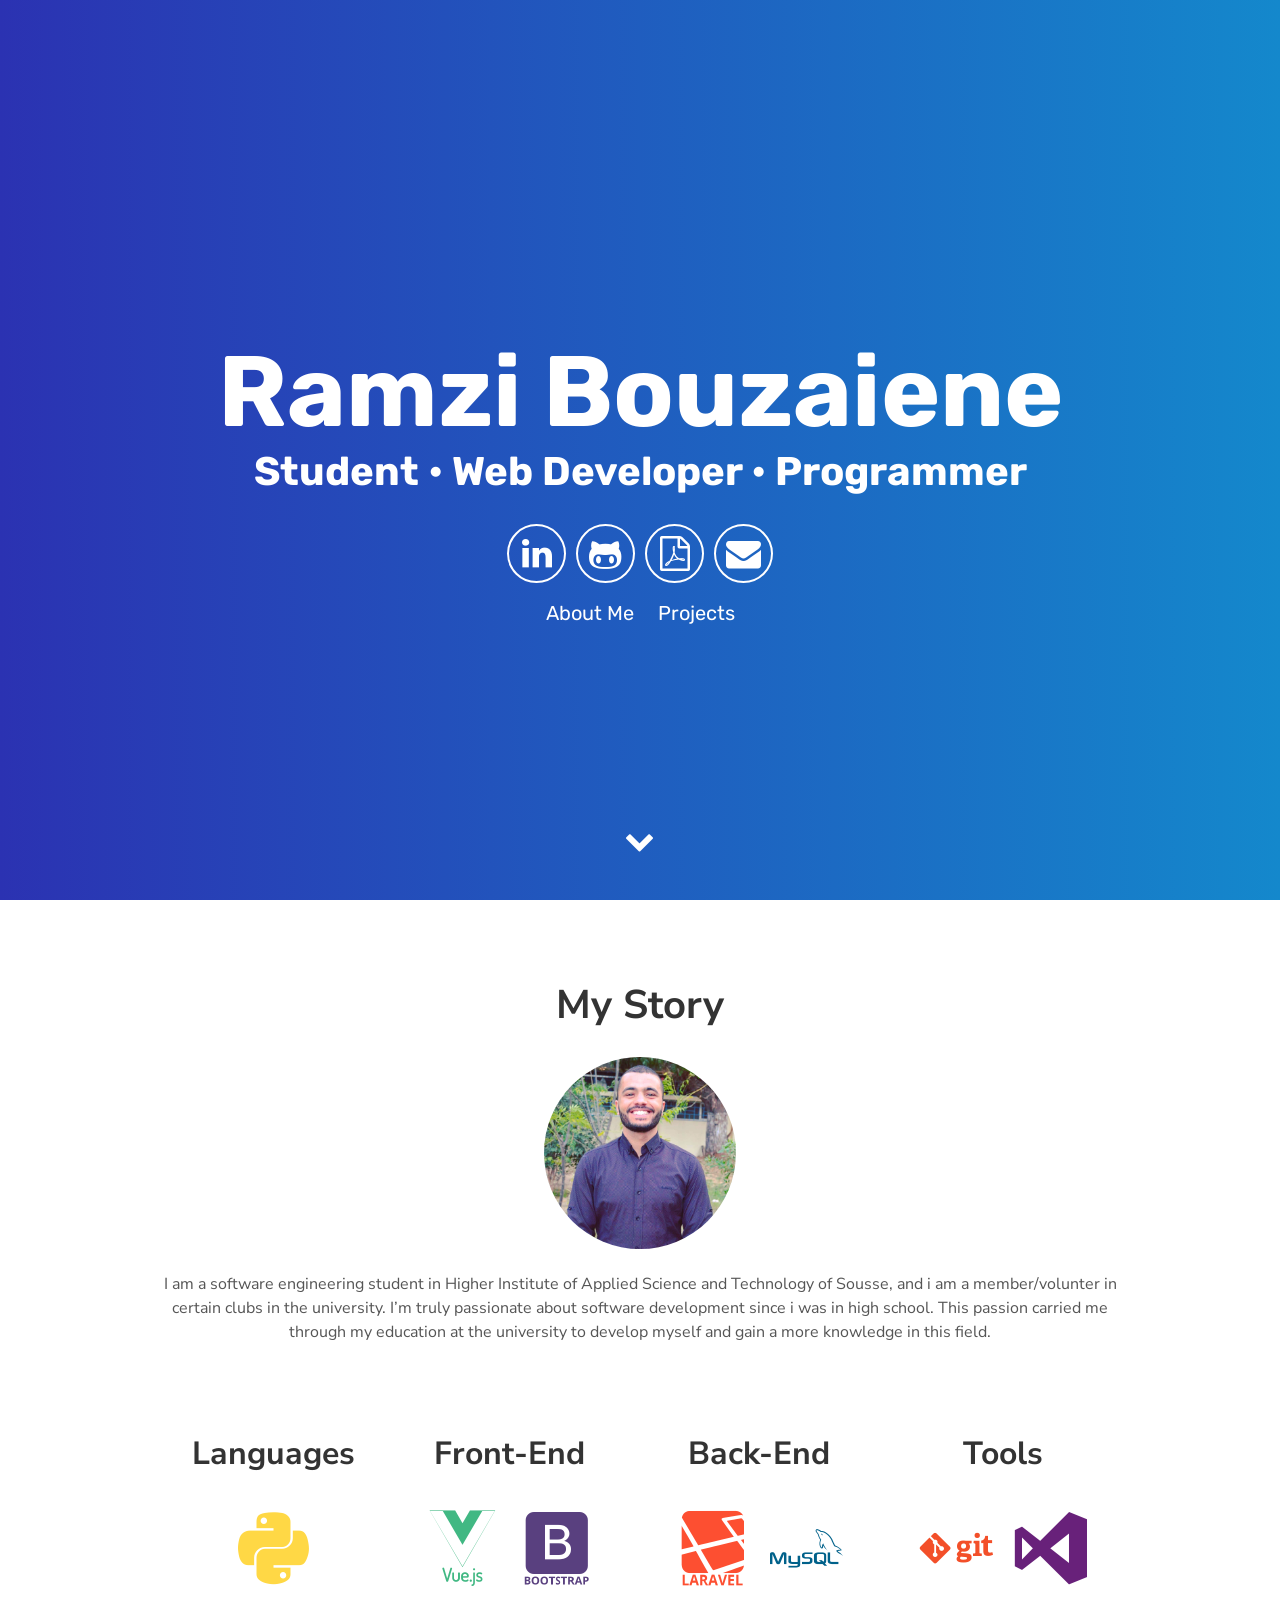
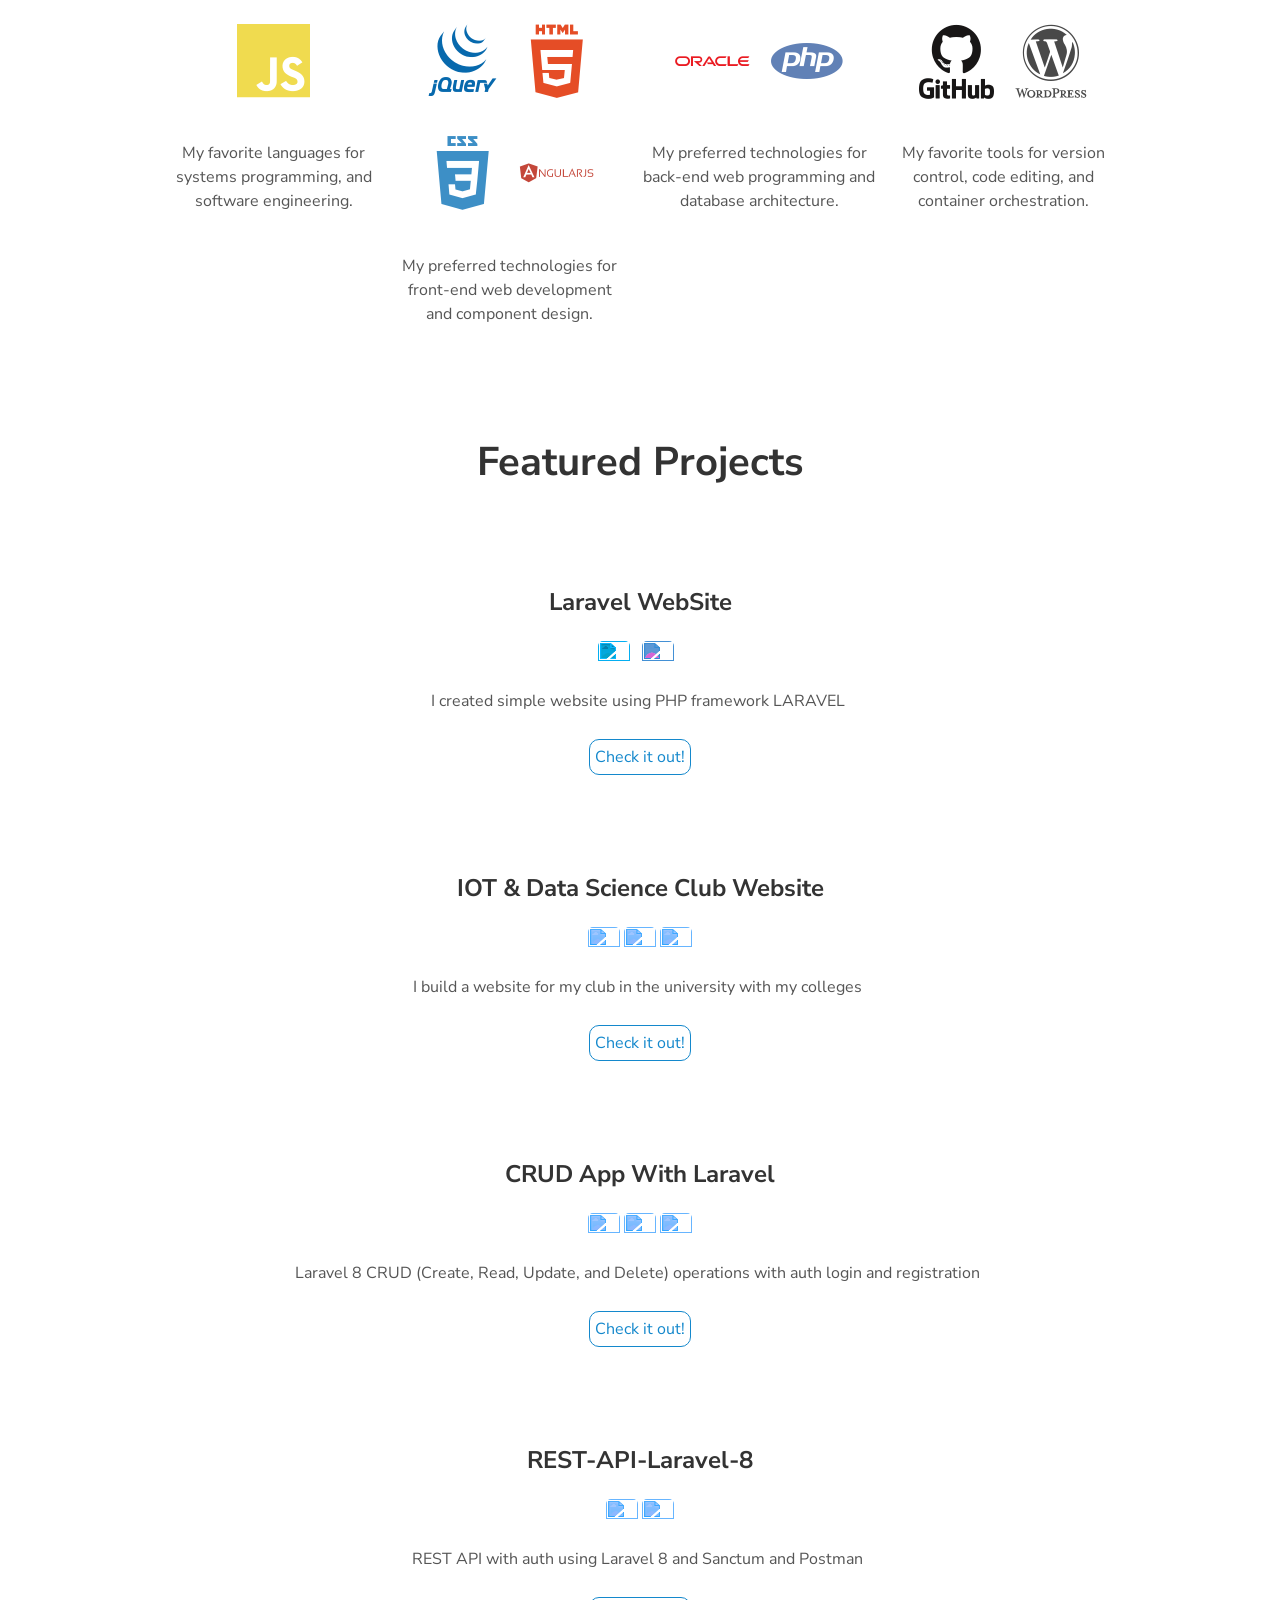
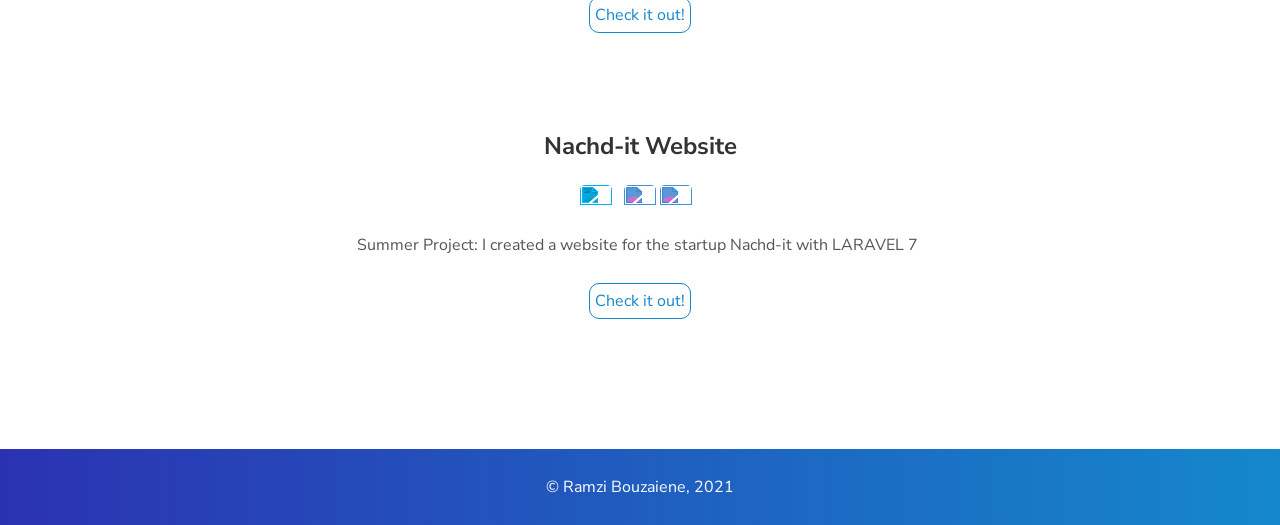
==== commit 491a2edf: "Update index.html" ====
--- a/index.html
+++ b/index.html
@@ -39,7 +39,7 @@
           <a aria-label="My Github Profile" target="_blank" href="https://github.com/ramzibouzaiene">
             <i class="icon fa fa-github-alt" aria-hidden="true"></i>
           </a>
-          <a aria-label="My Résumé" target="_blank" href="ramzibouzaiene.github.io/assets/CV/CV(1).pdf">
+          <a aria-label="My Résumé" target="_blank" href="./assets/CV/myCV.pdf">
             <i class="icon fa fa fa-file-pdf-o" aria-hidden="true"></i>
           </a>
           <a aria-label="Send Email" href="mailto:ramzibouzaiene00@gmail.com" target="_blank"
@@ -101,6 +101,7 @@
           <i class="devicon-jquery-plain-wordmark colored"></i>
           <i class="devicon-html5-plain-wordmark colored"></i>
           <i class="devicon-css3-plain-wordmark colored"></i>
+          <i class="devicon-angularjs-plain-wordmark colored"></i>
           <p>My preferred technologies for front-end web development and component design.</p>
         </div>
 
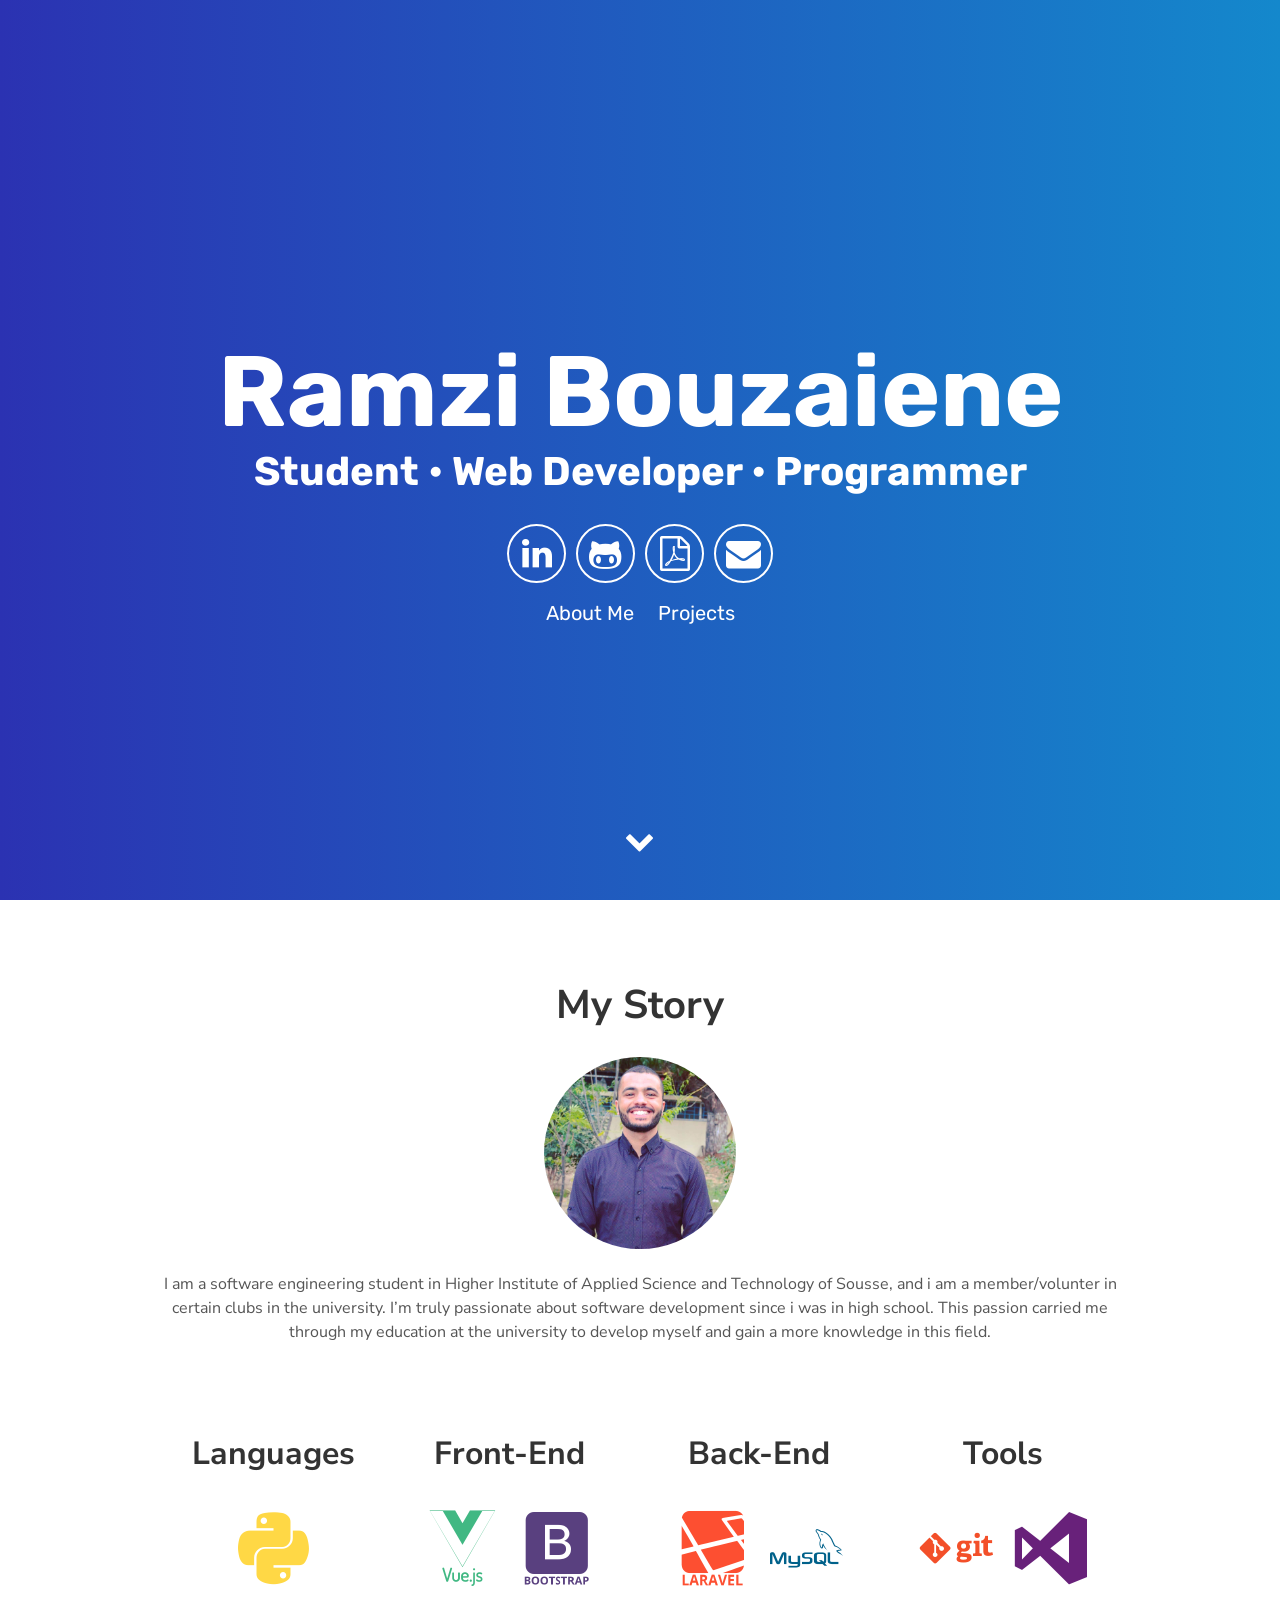
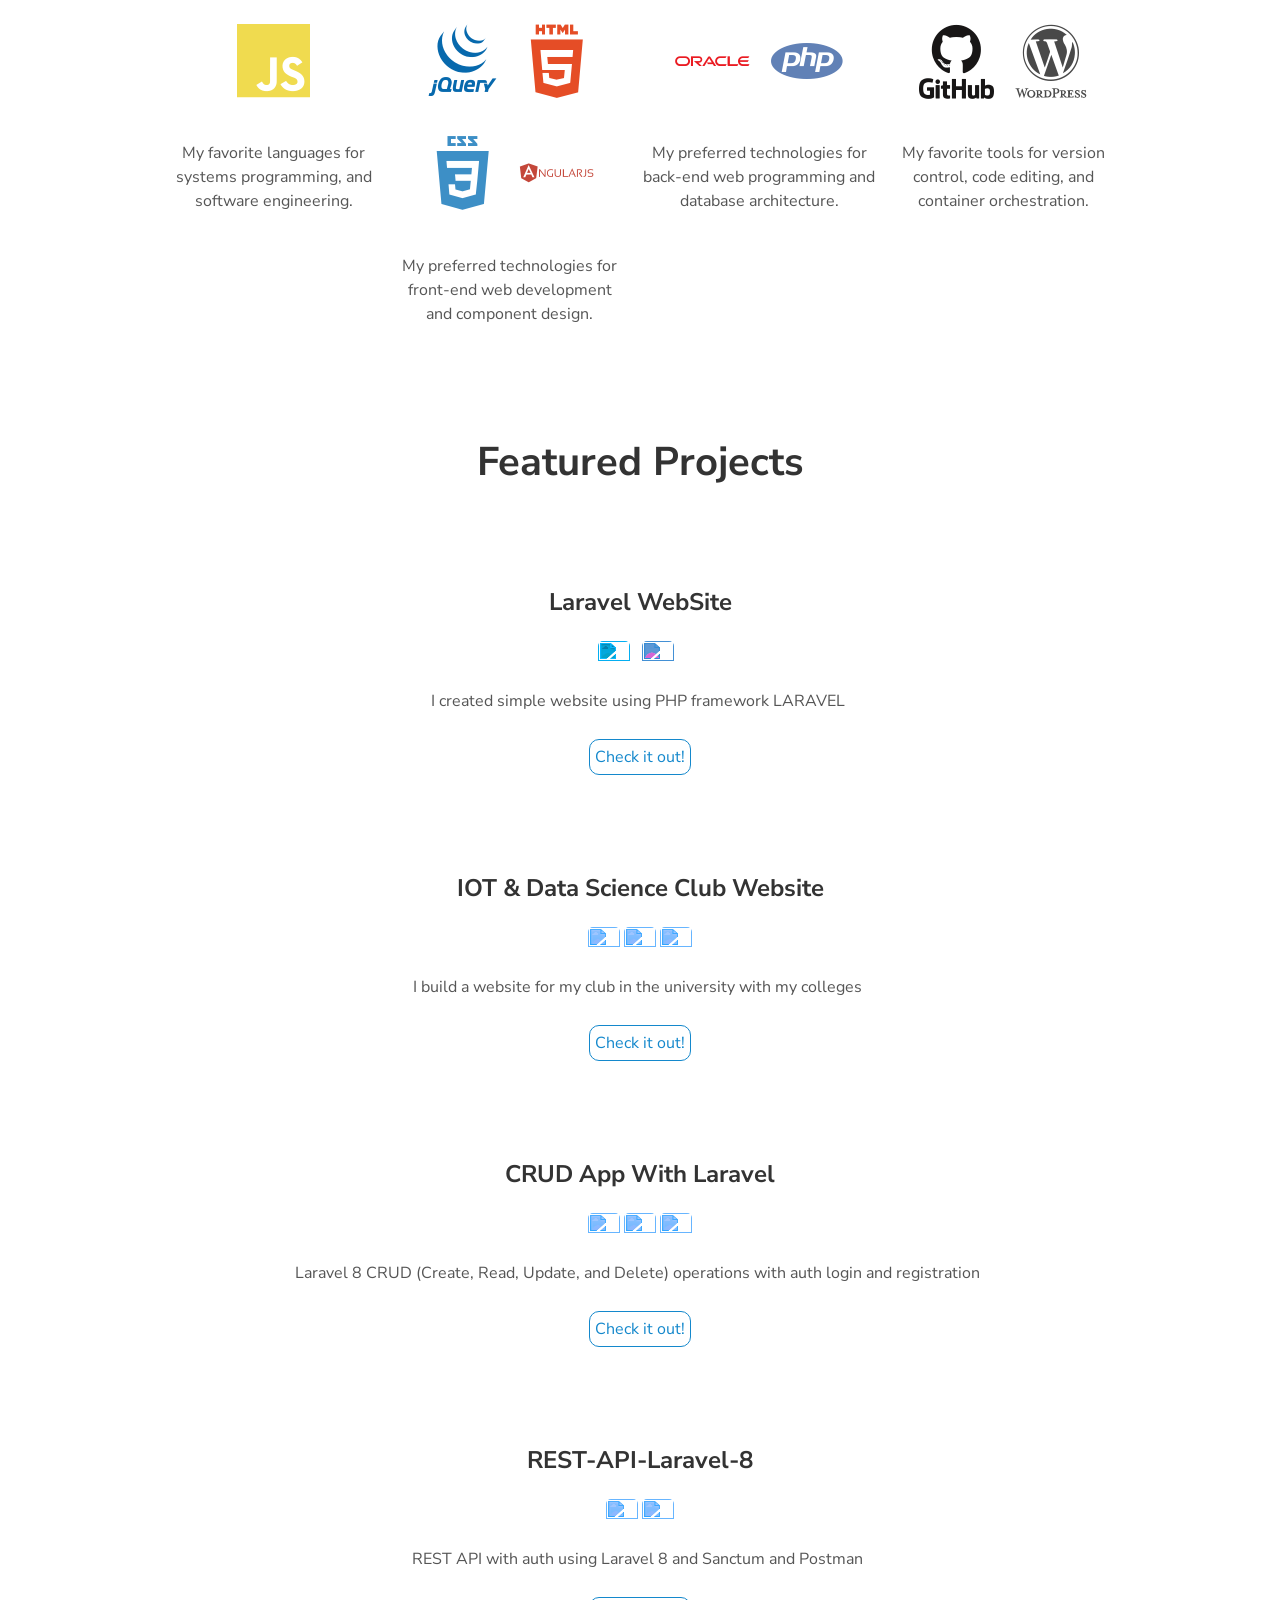
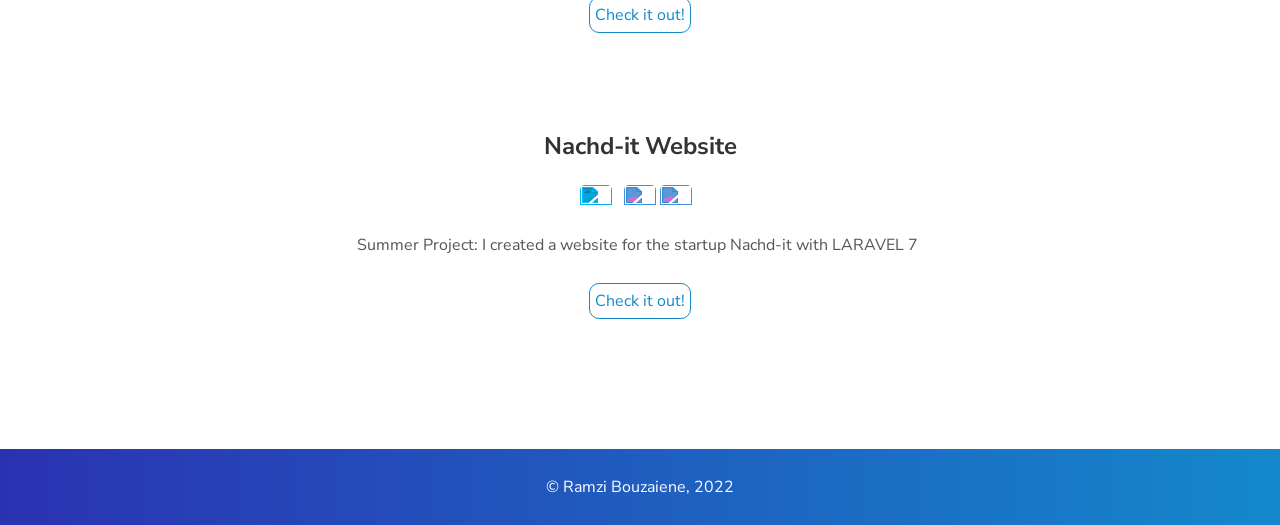
==== commit 6b6bfe12: "Update index.html" ====
--- a/index.html
+++ b/index.html
@@ -298,7 +298,7 @@
     
     
     <footer class="footer">
-      <p>&copy; Ramzi Bouzaiene, 2021</p>
+      <p>&copy; Ramzi Bouzaiene, 2022</p>
     </footer>
 
     <!-- Import JS: Particles Theme -->
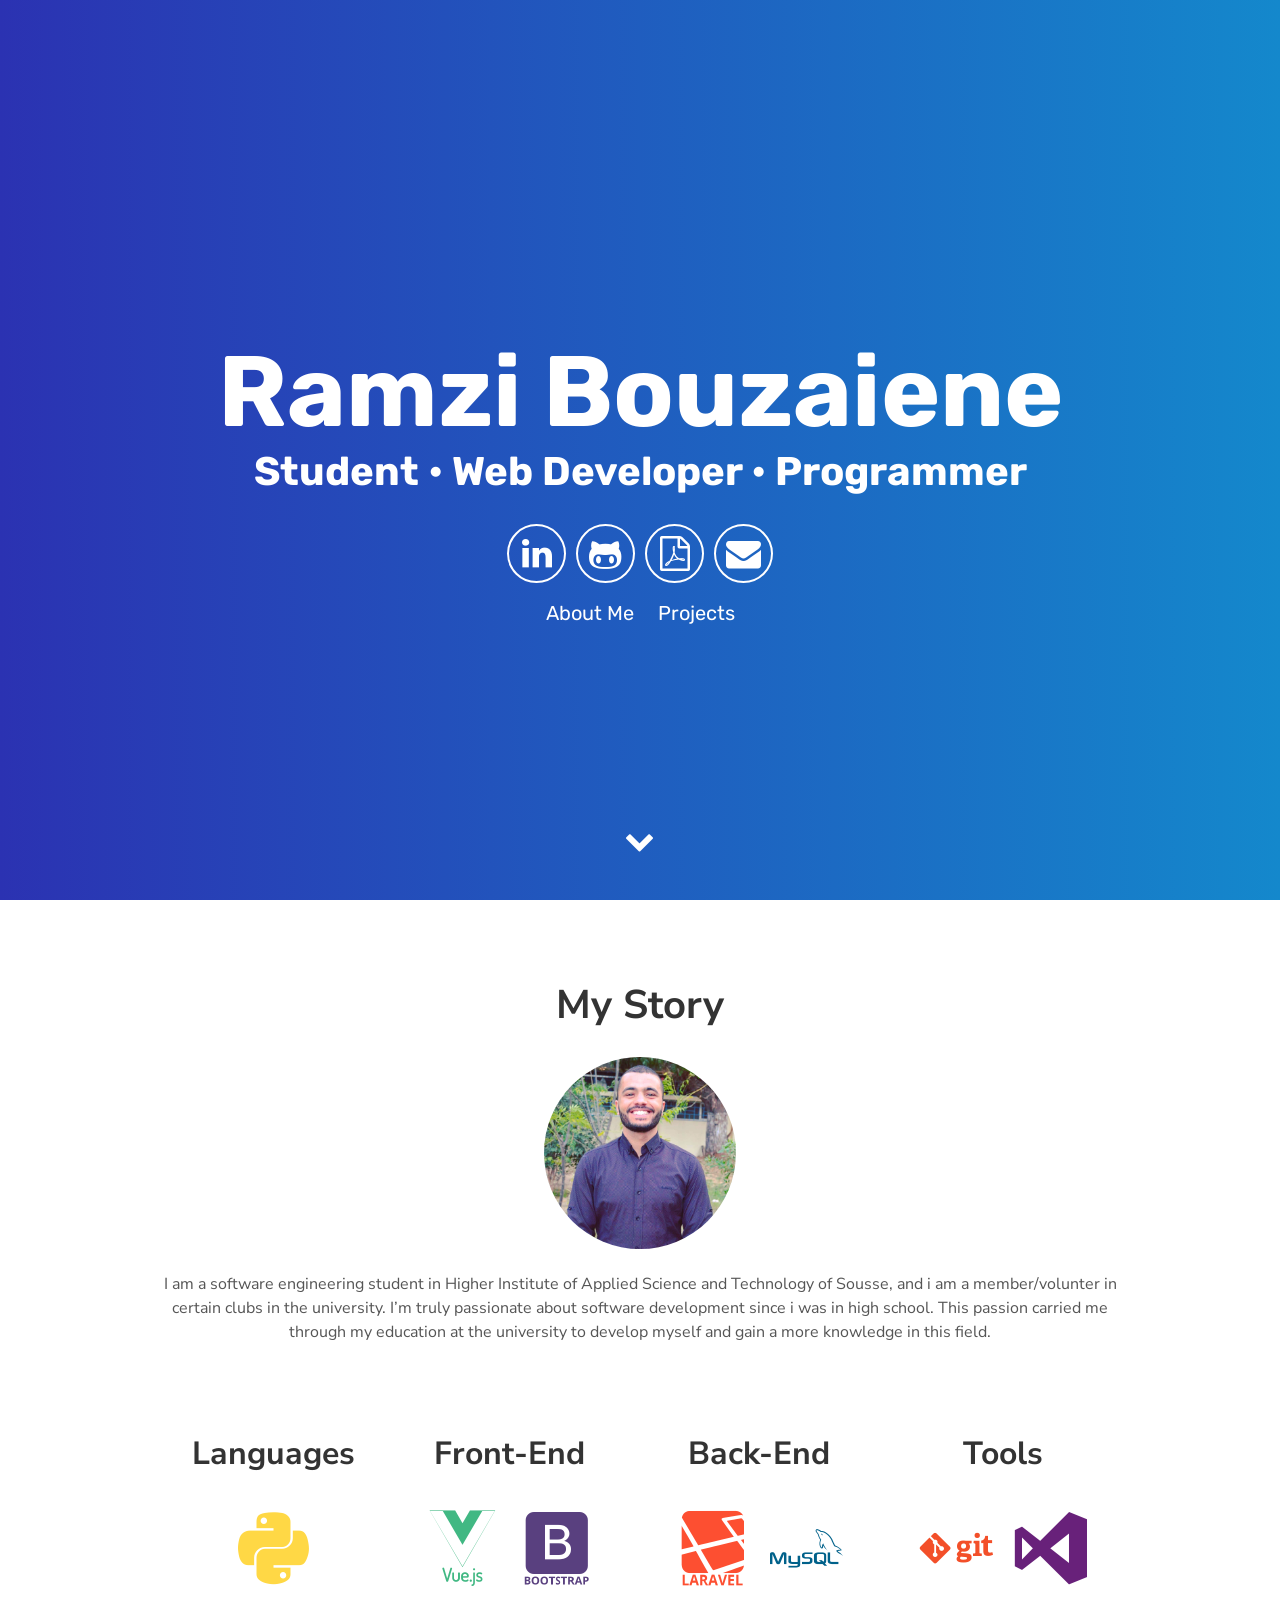
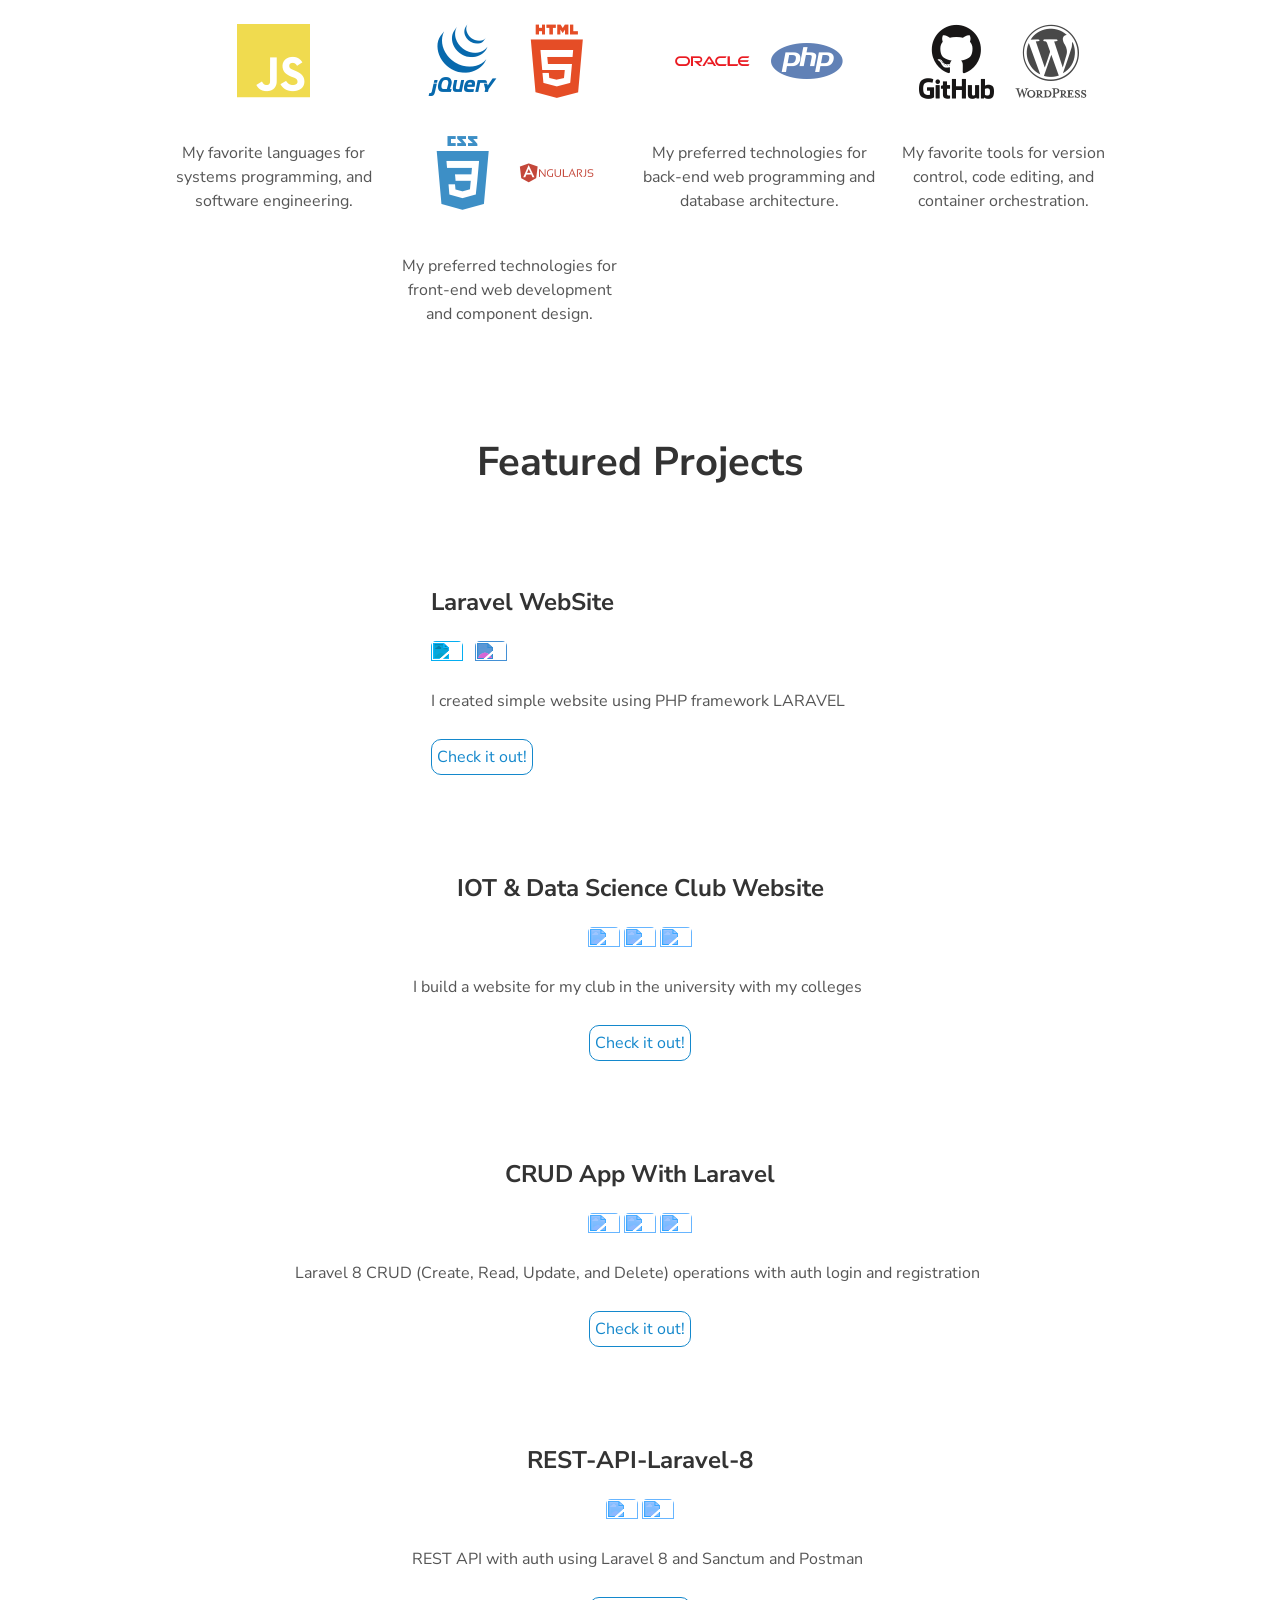
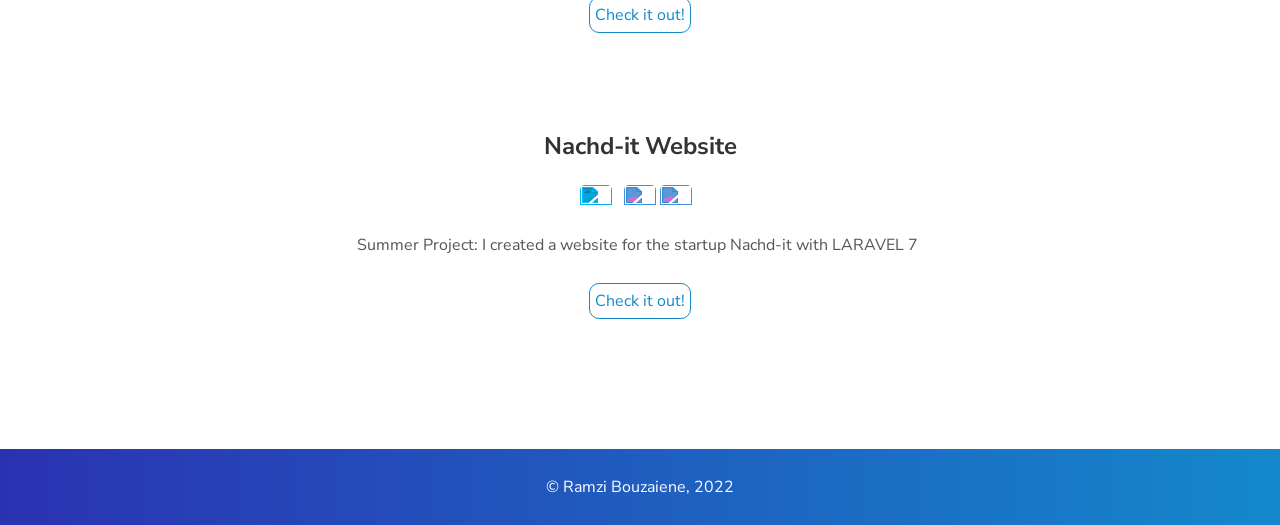
==== commit 43e46576: "Update index.html" ====
--- a/index.html
+++ b/index.html
@@ -138,7 +138,7 @@
       <div class="user-projects">
         <div class="images-left">
           </div>
-        <div class="contents-left" style="text-align: center">
+        <div class="contents-left" style="text-align: center, float: left">
           <h3>Laravel WebSite</h3>
           <img
             height="32"
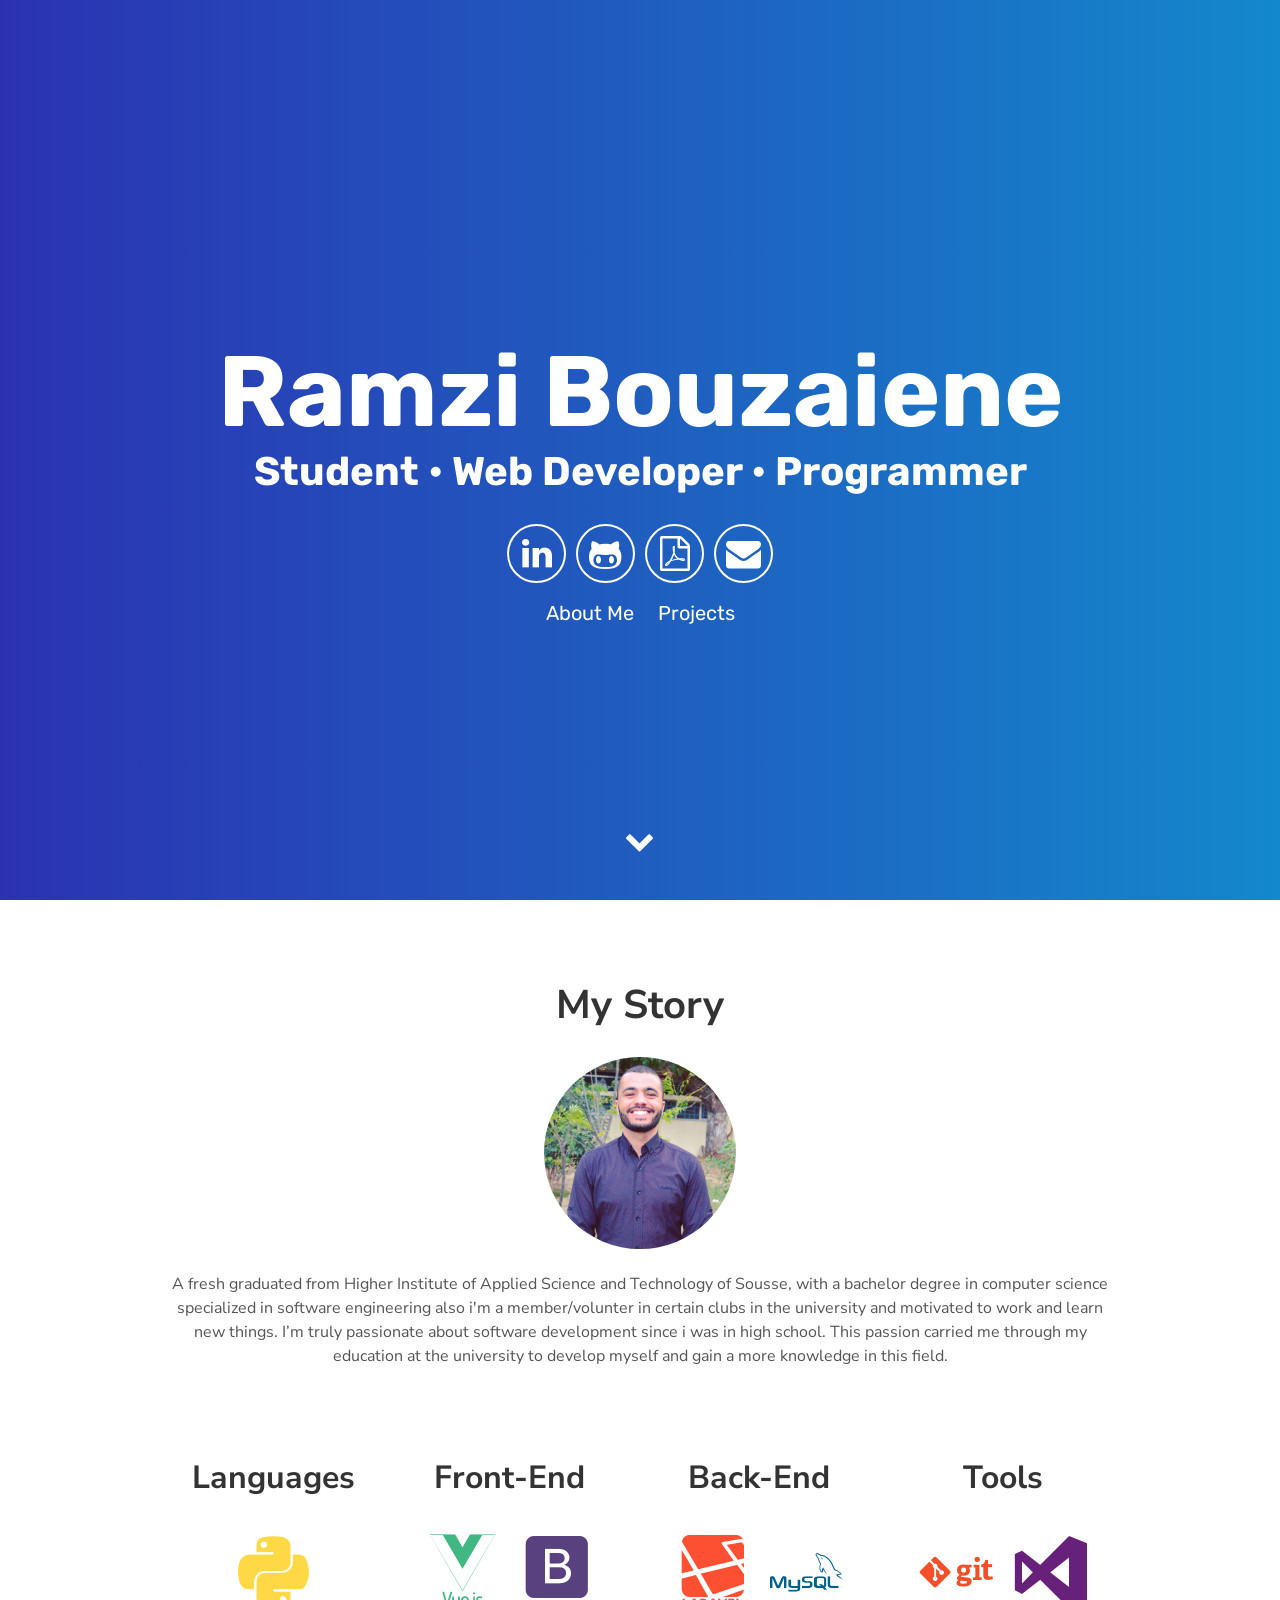
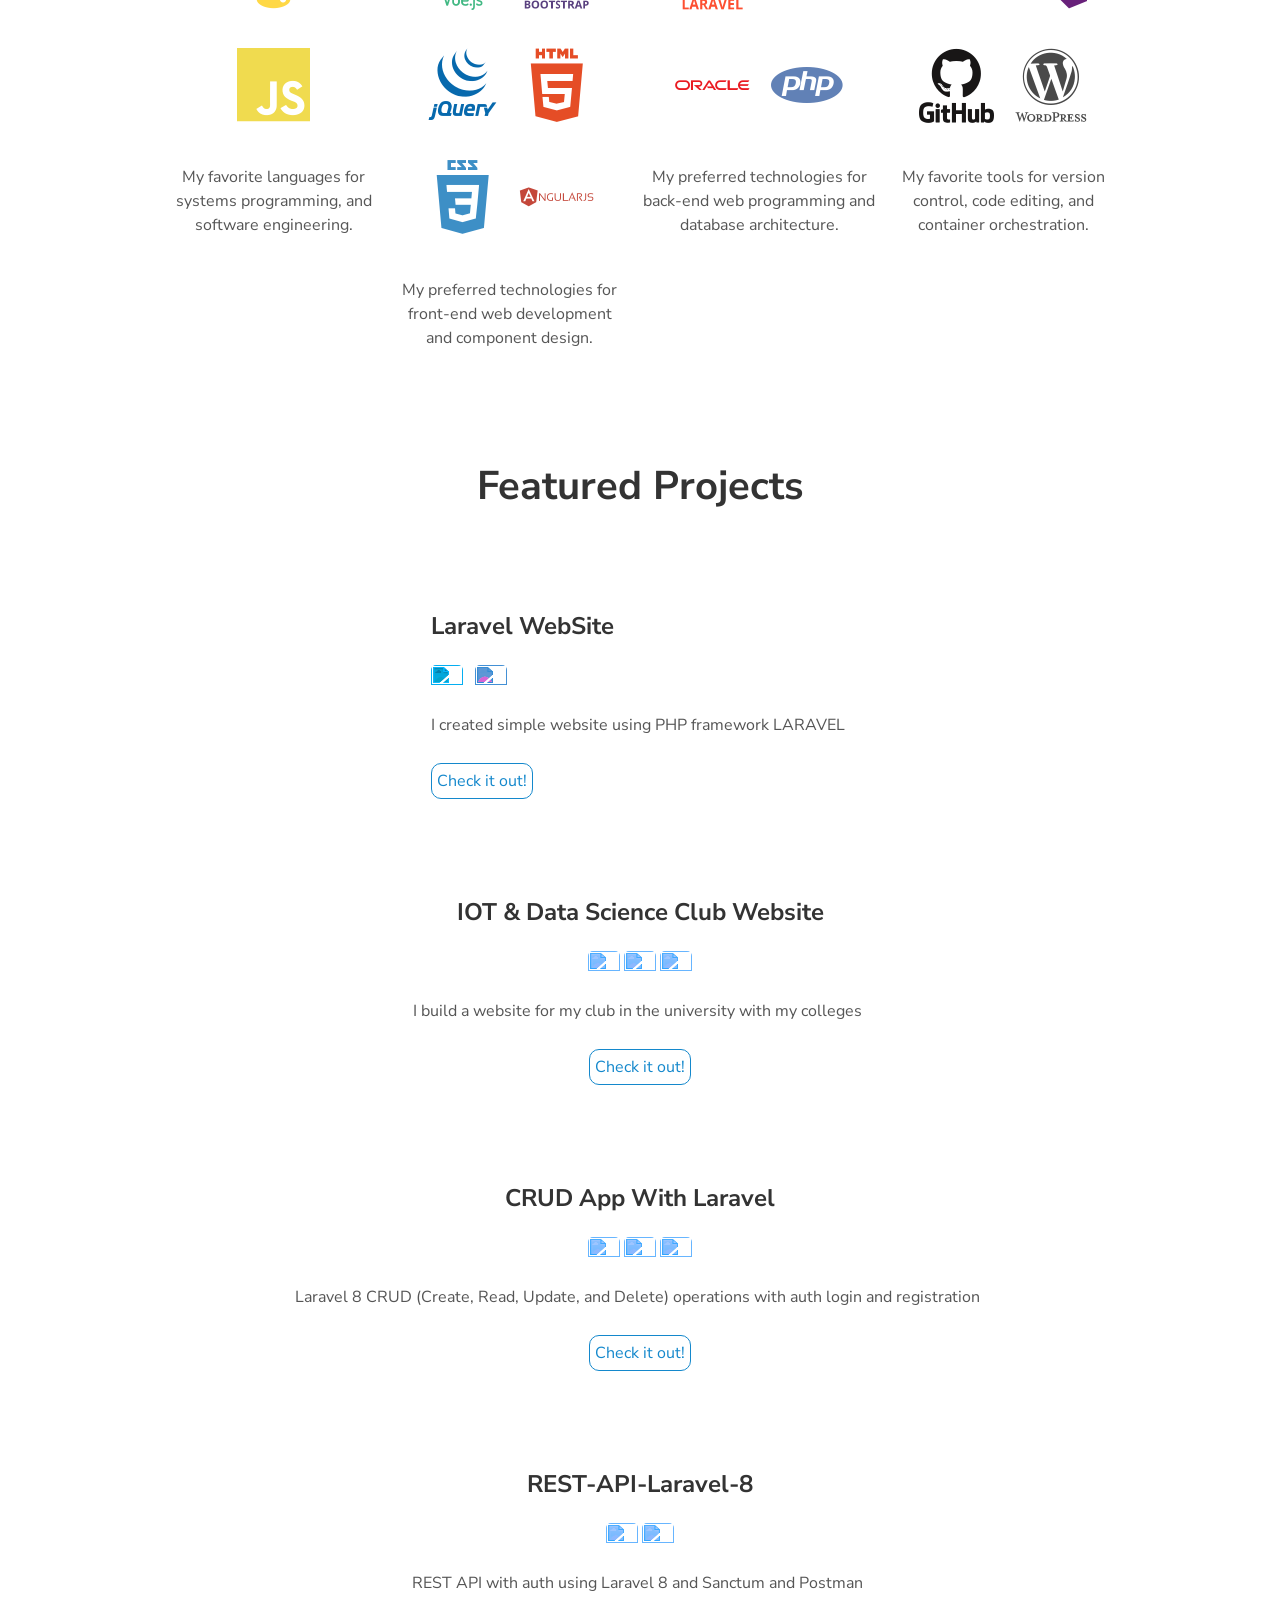
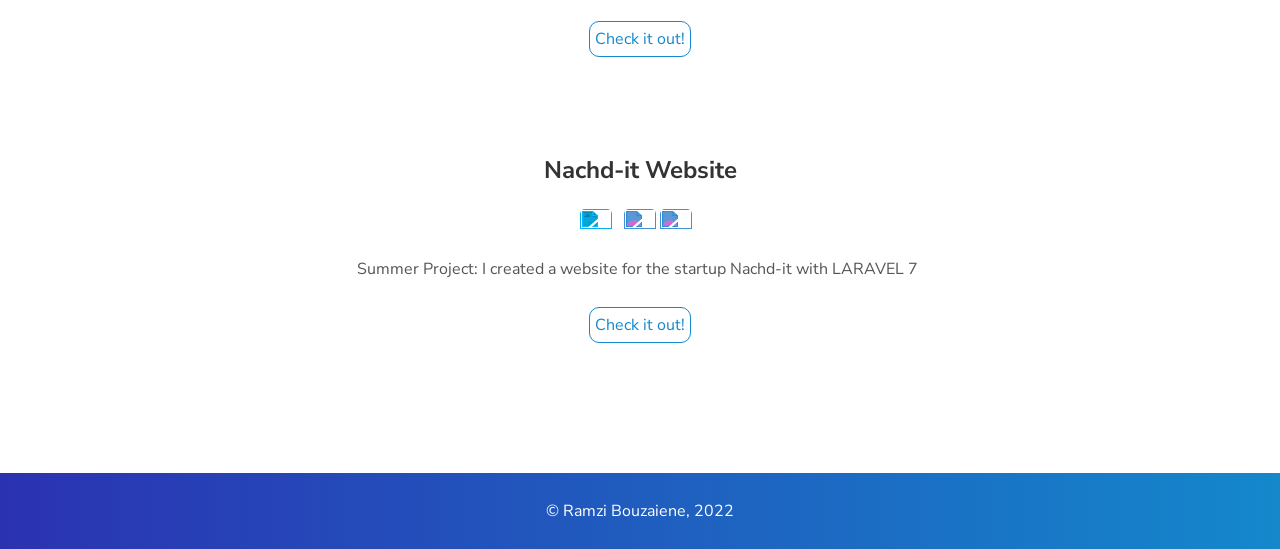
==== commit 2440b79d: "Update index.html" ====
--- a/index.html
+++ b/index.html
@@ -75,8 +75,8 @@
           />
         </picture>
         <p>
-          I am a software engineering student in Higher Institute of Applied Science and Technology of Sousse,
-          and  i am a member/volunter in certain clubs in the university.
+          A fresh graduated from Higher Institute of Applied Science and Technology of Sousse, with a bachelor degree in computer science specialized in software engineering
+          also i'm a member/volunter in certain clubs in the university and motivated to work and learn new things.
           I’m truly passionate about software development since i was in high school.
           This passion carried me through my education at the university to develop myself and gain a more knowledge in this field.
         </p>
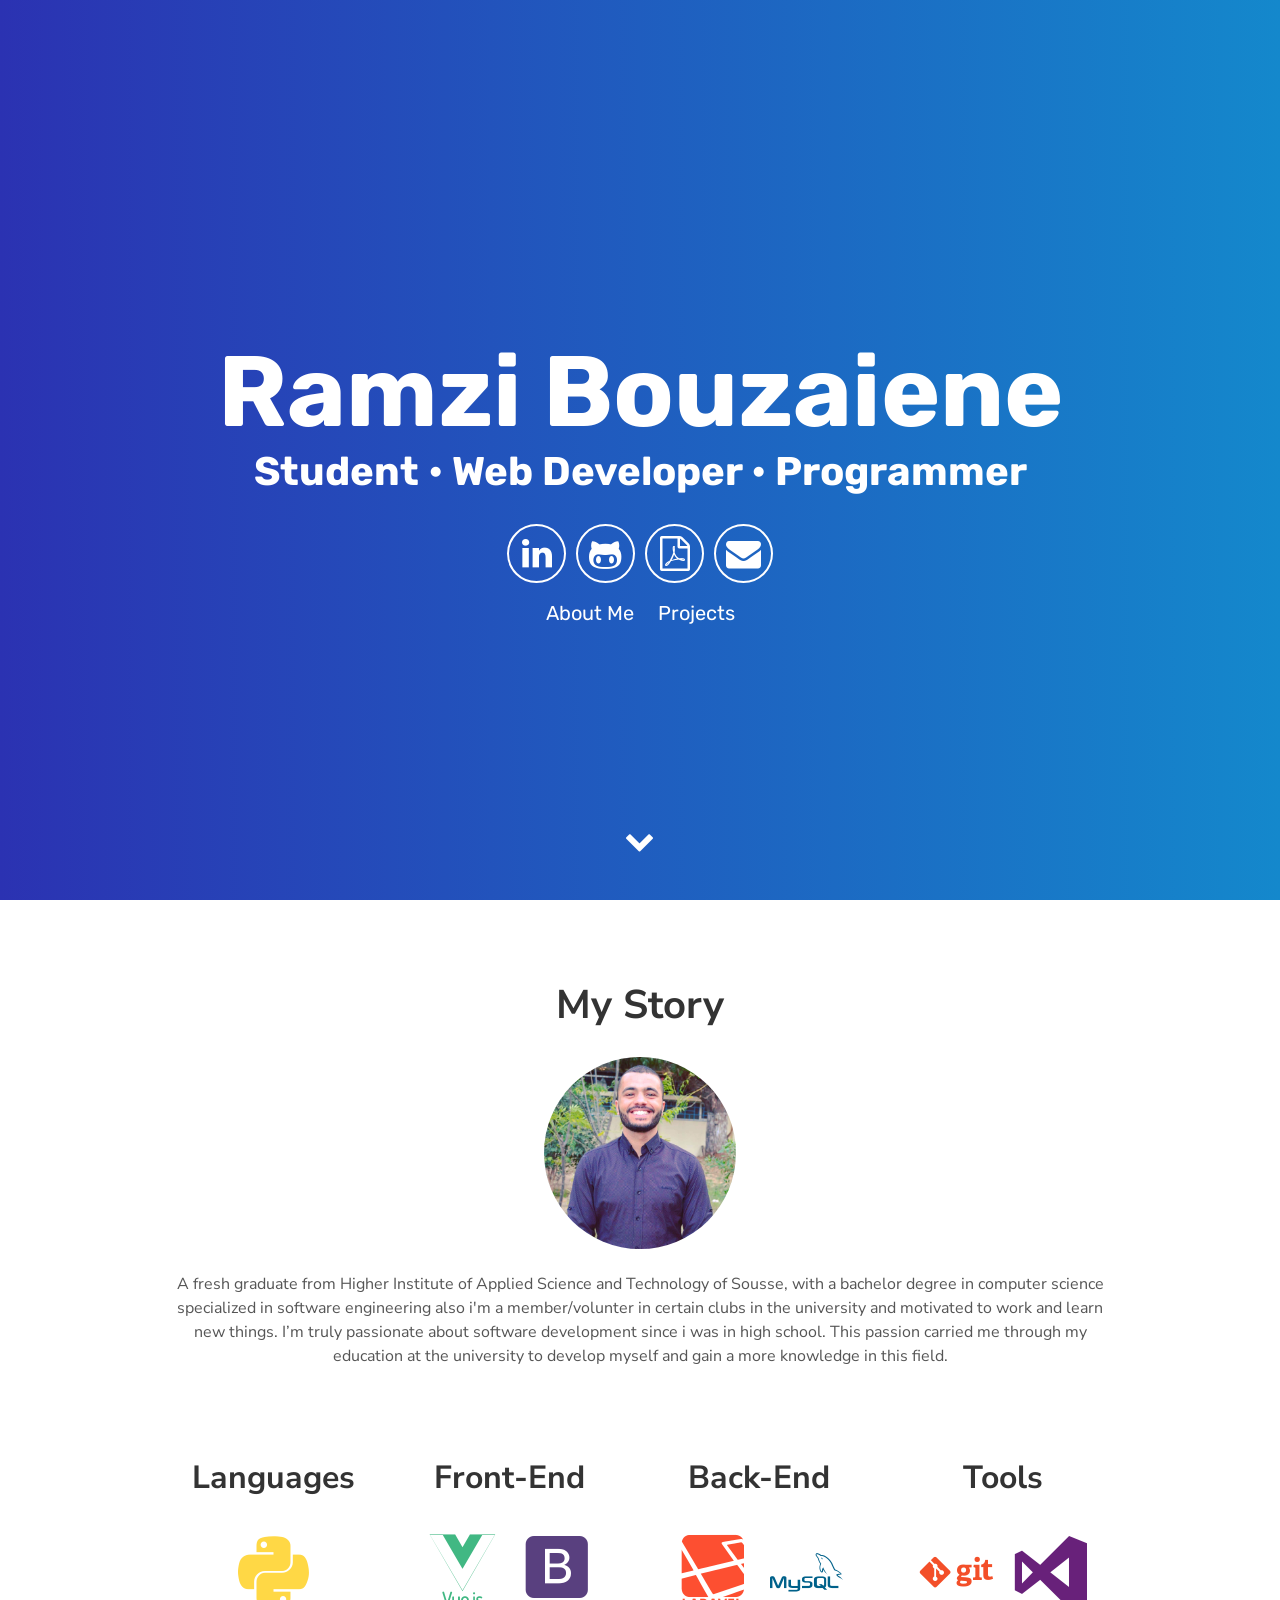
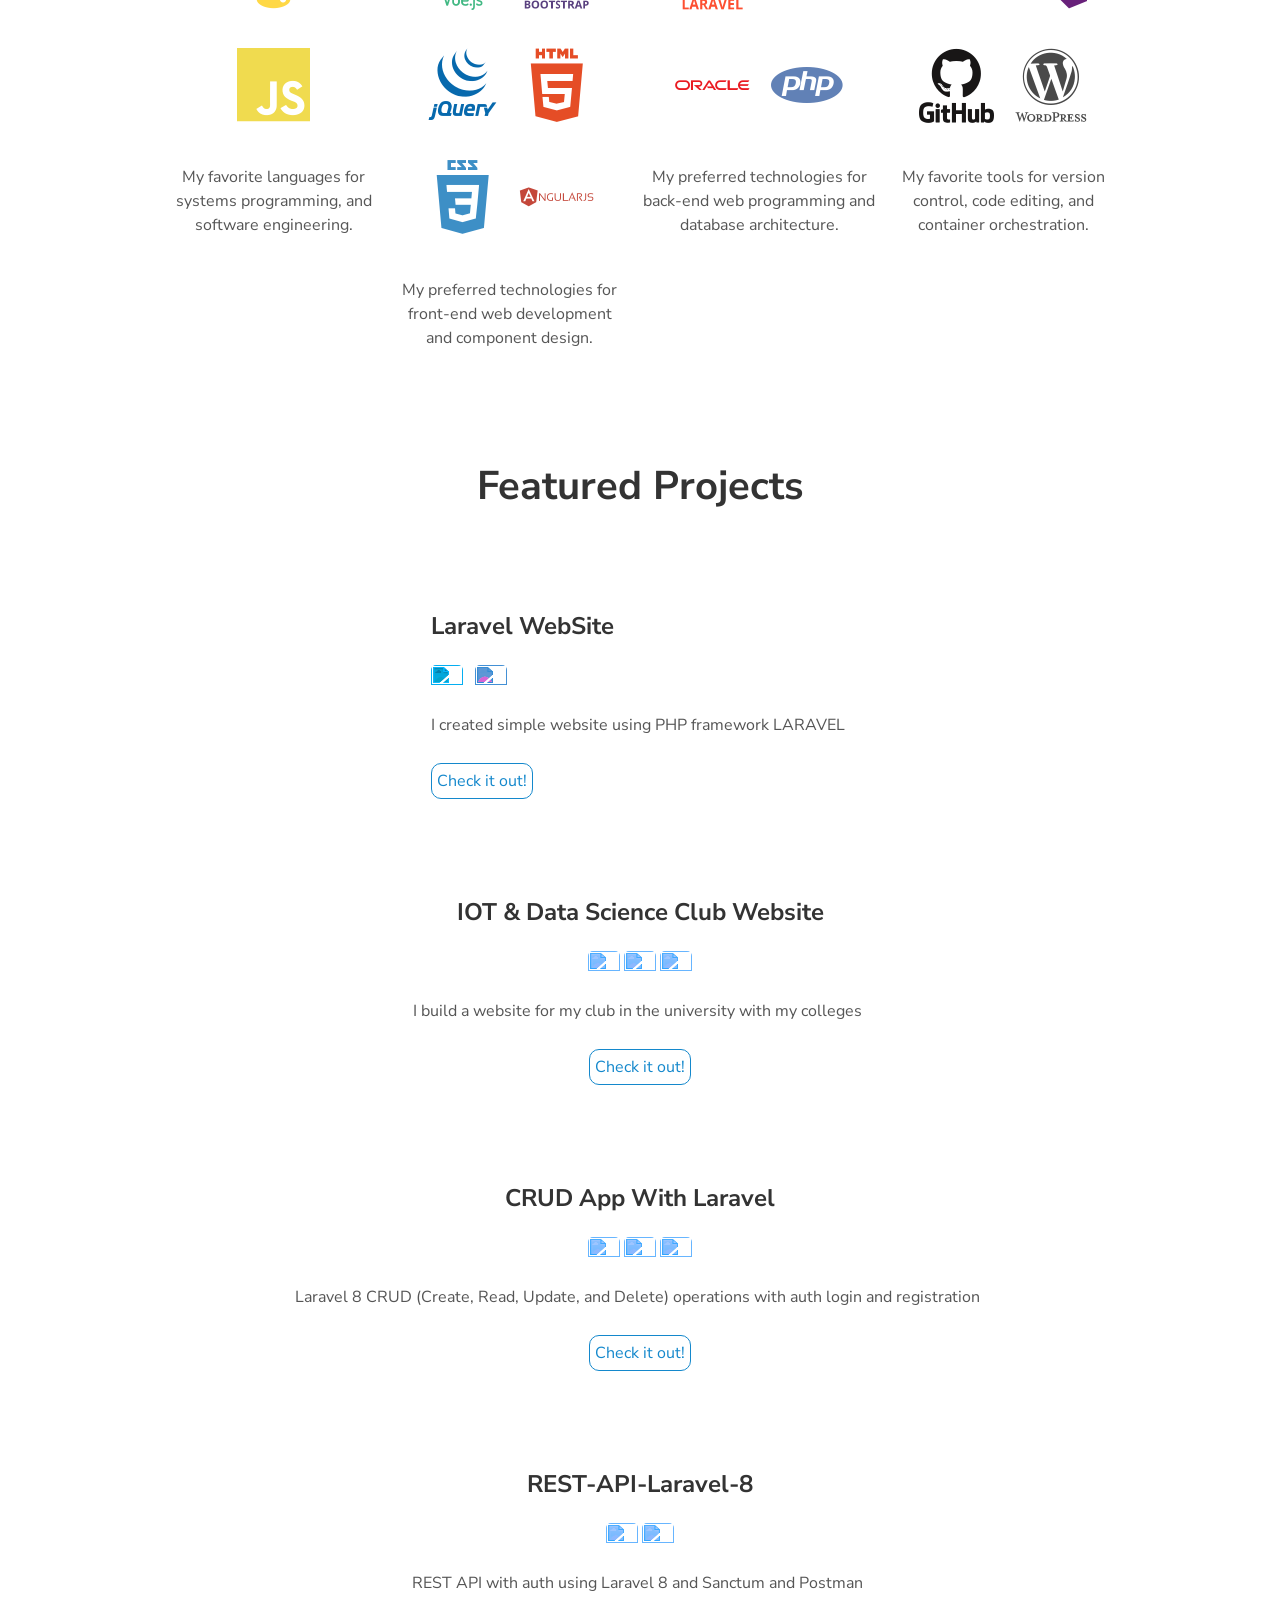
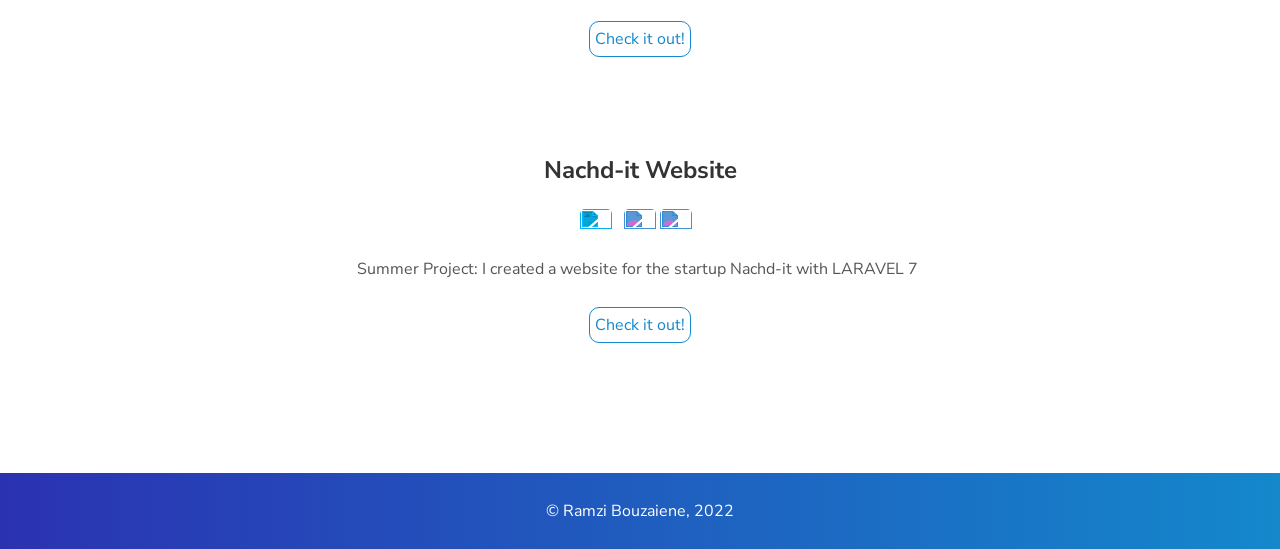
==== commit c30e5ed7: "Update index.html" ====
--- a/index.html
+++ b/index.html
@@ -75,7 +75,7 @@
           />
         </picture>
         <p>
-          A fresh graduated from Higher Institute of Applied Science and Technology of Sousse, with a bachelor degree in computer science specialized in software engineering
+          A fresh graduate from Higher Institute of Applied Science and Technology of Sousse, with a bachelor degree in computer science specialized in software engineering
           also i'm a member/volunter in certain clubs in the university and motivated to work and learn new things.
           I’m truly passionate about software development since i was in high school.
           This passion carried me through my education at the university to develop myself and gain a more knowledge in this field.
